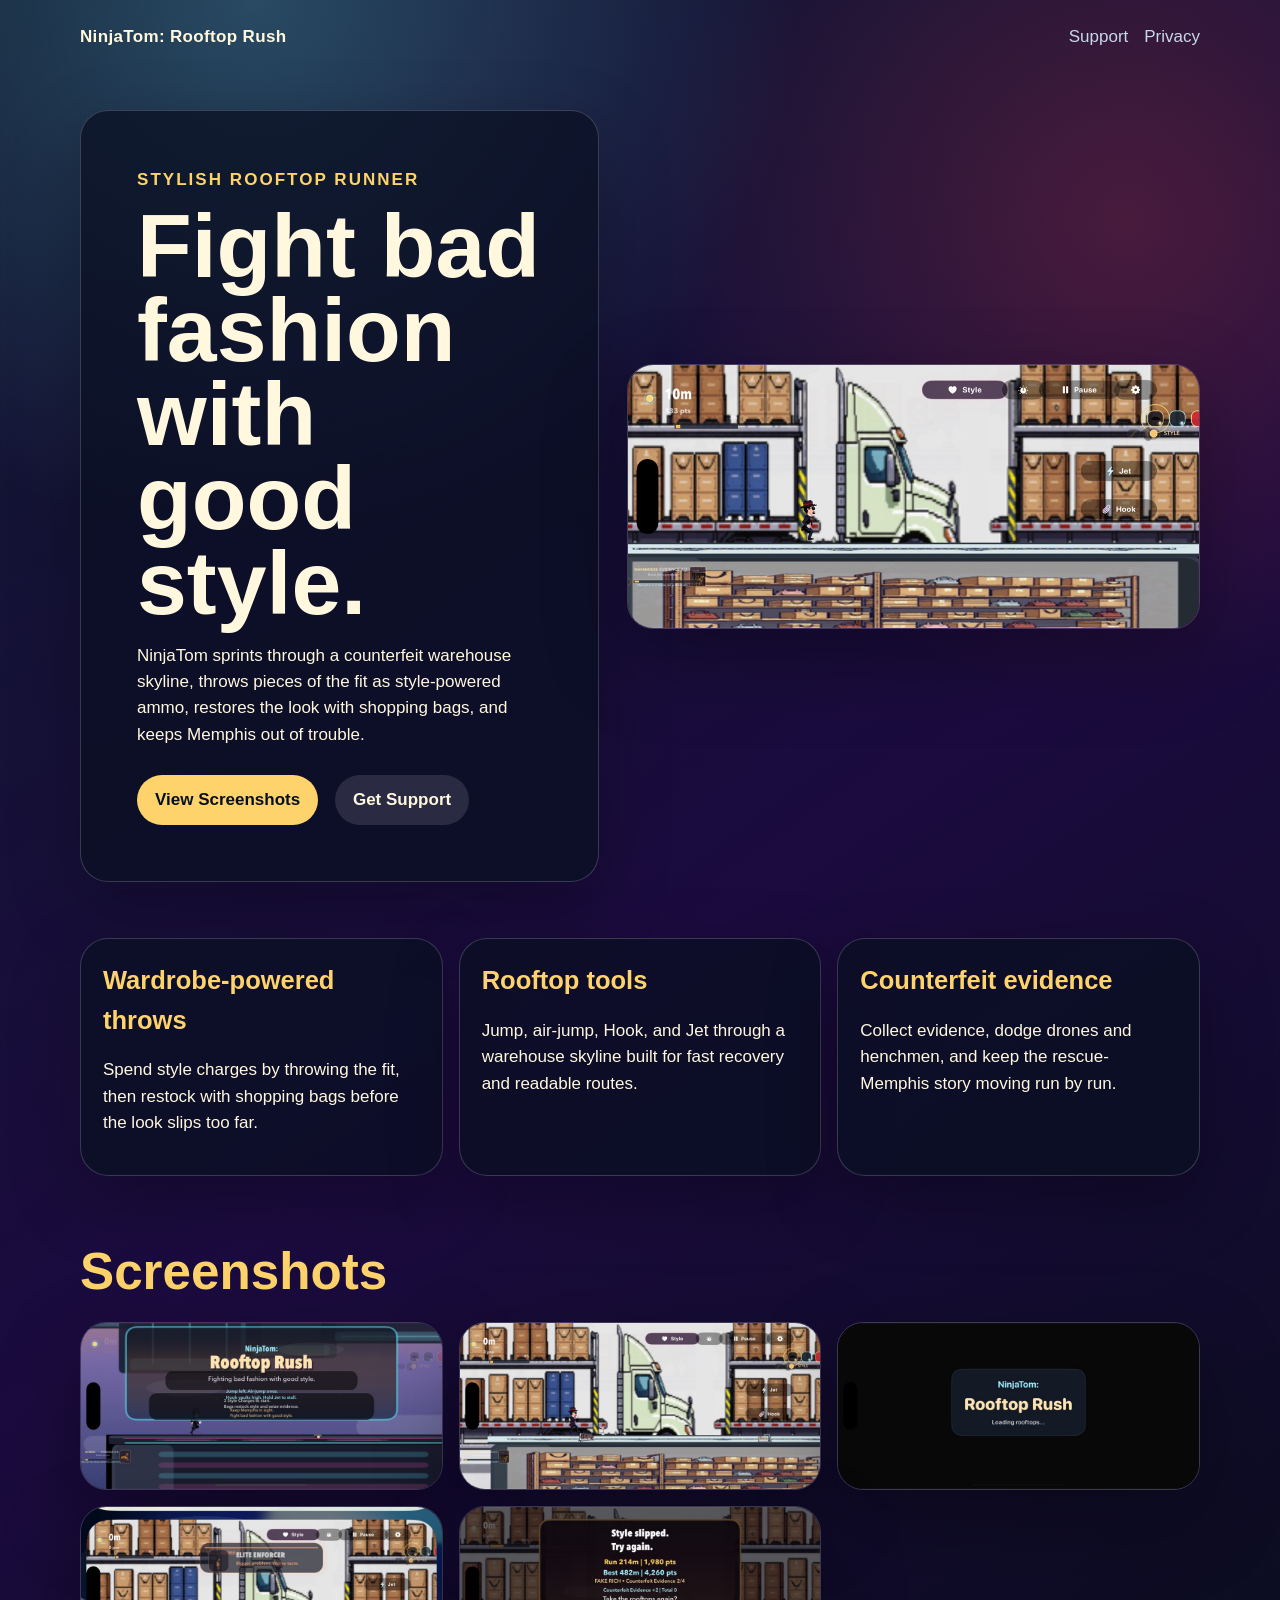
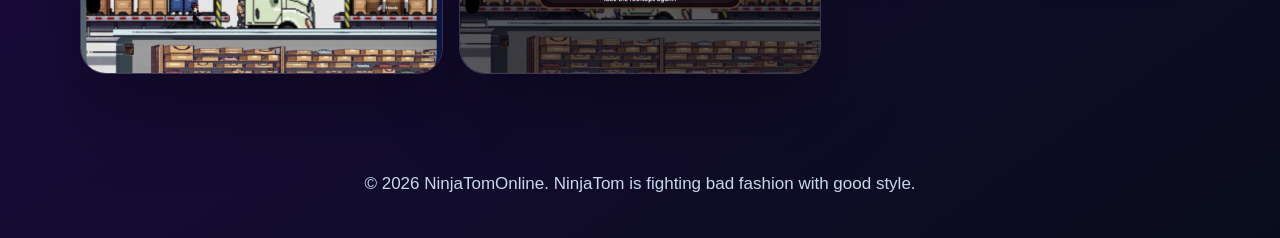
==== index.html @ 62868471 "Publish Rooftop Rush site" ====
<!doctype html>
<html lang="en">
<head>
  <meta charset="utf-8">
  <meta name="viewport" content="width=device-width, initial-scale=1">
  <title>NinjaTom: Rooftop Rush</title>
  <meta name="description" content="A stylish rooftop runner where NinjaTom fights bad fashion with good style.">
  <link rel="stylesheet" href="site.css">
</head>
<body>
  <header class="site-header">
    <a class="brand" href="index.html">NinjaTom: Rooftop Rush</a>
    <nav aria-label="Site">
      <a href="support.html">Support</a>
      <a href="privacy.html">Privacy</a>
    </nav>
  </header>

  <main>
    <section class="hero">
      <div class="hero-copy">
        <p class="eyebrow">Stylish rooftop runner</p>
        <h1>Fight bad fashion with good style.</h1>
        <p>NinjaTom sprints through a counterfeit warehouse skyline, throws pieces of the fit as style-powered ammo, restores the look with shopping bags, and keeps Memphis out of trouble.</p>
        <div class="cta-row">
          <a class="button" href="#screenshots">View Screenshots</a>
          <a class="button ghost" href="support.html">Get Support</a>
        </div>
      </div>
      <img class="hero-shot" src="screenshots/03-wardrobe-restored.jpg" alt="NinjaTom restored in full style during a warehouse run.">
    </section>

    <section class="features" aria-label="Game features">
      <article>
        <h2>Wardrobe-powered throws</h2>
        <p>Spend style charges by throwing the fit, then restock with shopping bags before the look slips too far.</p>
      </article>
      <article>
        <h2>Rooftop tools</h2>
        <p>Jump, air-jump, Hook, and Jet through a warehouse skyline built for fast recovery and readable routes.</p>
      </article>
      <article>
        <h2>Counterfeit evidence</h2>
        <p>Collect evidence, dodge drones and henchmen, and keep the rescue-Memphis story moving run by run.</p>
      </article>
    </section>

    <section id="screenshots" class="gallery" aria-label="Screenshots">
      <h2>Screenshots</h2>
      <div class="gallery-grid">
        <img src="screenshots/01-onboarding-ready.jpg" alt="Opening tutorial screen for Rooftop Rush.">
        <img src="screenshots/02-warehouse-evidence.jpg" alt="NinjaTom collecting counterfeit evidence in the warehouse slice.">
        <img src="screenshots/04-hook-vault.jpg" alt="Hook traversal across a rooftop gap.">
        <img src="screenshots/05-elite-encounter.jpg" alt="Elite foreman encounter on the warehouse rooftops.">
        <img src="screenshots/06-game-over.jpg" alt="Game-over and quick retry loop.">
      </div>
    </section>
  </main>

  <footer>
    <p>© 2026 NinjaTomOnline. NinjaTom is fighting bad fashion with good style.</p>
  </footer>
</body>
</html>
---- site.css ----
:root {
  color-scheme: dark;
  --ink: #fff8df;
  --muted: #c7d8ea;
  --cyan: #71efff;
  --gold: #ffd36b;
  --red: #e34242;
  --panel: rgba(10, 16, 34, 0.74);
  --stroke: rgba(255, 255, 255, 0.18);
  --background: #0a1022;
}

* {
  box-sizing: border-box;
}

body {
  margin: 0;
  min-height: 100vh;
  color: var(--ink);
  font: 17px/1.55 Avenir, "Avenir Next", "Trebuchet MS", sans-serif;
  background:
    radial-gradient(circle at 20% 0%, rgba(113, 239, 255, 0.24), transparent 34rem),
    radial-gradient(circle at 88% 12%, rgba(227, 66, 66, 0.24), transparent 30rem),
    linear-gradient(145deg, #10182f, #1b0b3f 52%, #090d1b);
}

a {
  color: var(--cyan);
}

.site-header,
footer {
  display: flex;
  align-items: center;
  justify-content: space-between;
  gap: 1rem;
  width: min(1120px, calc(100% - 32px));
  margin: 0 auto;
  padding: 24px 0;
}

.brand {
  color: var(--ink);
  font-weight: 900;
  letter-spacing: 0.02em;
  text-decoration: none;
}

nav {
  display: flex;
  gap: 1rem;
}

nav a {
  color: var(--muted);
  text-decoration: none;
}

main {
  width: min(1120px, calc(100% - 32px));
  margin: 0 auto;
}

.hero {
  display: grid;
  grid-template-columns: 0.95fr 1.05fr;
  gap: 28px;
  align-items: center;
  min-height: 72vh;
  padding: 36px 0 56px;
}

.hero-copy,
.card,
.features article {
  border: 1px solid var(--stroke);
  border-radius: 28px;
  background: var(--panel);
  box-shadow: 0 24px 70px rgba(0, 0, 0, 0.28);
}

.hero-copy {
  padding: clamp(26px, 5vw, 56px);
}

.eyebrow {
  margin: 0 0 10px;
  color: var(--gold);
  font-weight: 900;
  letter-spacing: 0.12em;
  text-transform: uppercase;
}

h1 {
  margin: 0 0 18px;
  font-size: clamp(2.5rem, 7vw, 5.7rem);
  line-height: 0.94;
}

h2 {
  margin: 0 0 10px;
  color: var(--gold);
}

.button {
  display: inline-block;
  margin: 10px 12px 0 0;
  padding: 12px 18px;
  border-radius: 999px;
  color: #081020;
  background: var(--gold);
  font-weight: 900;
  text-decoration: none;
}

.button.ghost {
  color: var(--ink);
  background: rgba(255, 255, 255, 0.12);
}

.hero-shot,
.gallery img {
  width: 100%;
  border: 1px solid var(--stroke);
  border-radius: 26px;
  box-shadow: 0 30px 80px rgba(0, 0, 0, 0.34);
}

.features,
.gallery-grid {
  display: grid;
  grid-template-columns: repeat(3, 1fr);
  gap: 16px;
  margin: 0 0 56px;
}

.features article,
.card {
  padding: 22px;
}

.gallery h2 {
  font-size: clamp(2rem, 4vw, 3.6rem);
}

.page {
  max-width: 840px;
  padding: 54px 0 80px;
}

.page h1 {
  font-size: clamp(2.4rem, 7vw, 4.8rem);
}

.card {
  margin: 18px 0;
}

.note {
  color: var(--muted);
}

footer {
  color: var(--muted);
  justify-content: center;
}

@media (max-width: 820px) {
  .site-header {
    align-items: flex-start;
    flex-direction: column;
  }

  .hero,
  .features,
  .gallery-grid {
    grid-template-columns: 1fr;
  }

  .hero {
    min-height: auto;
  }
}
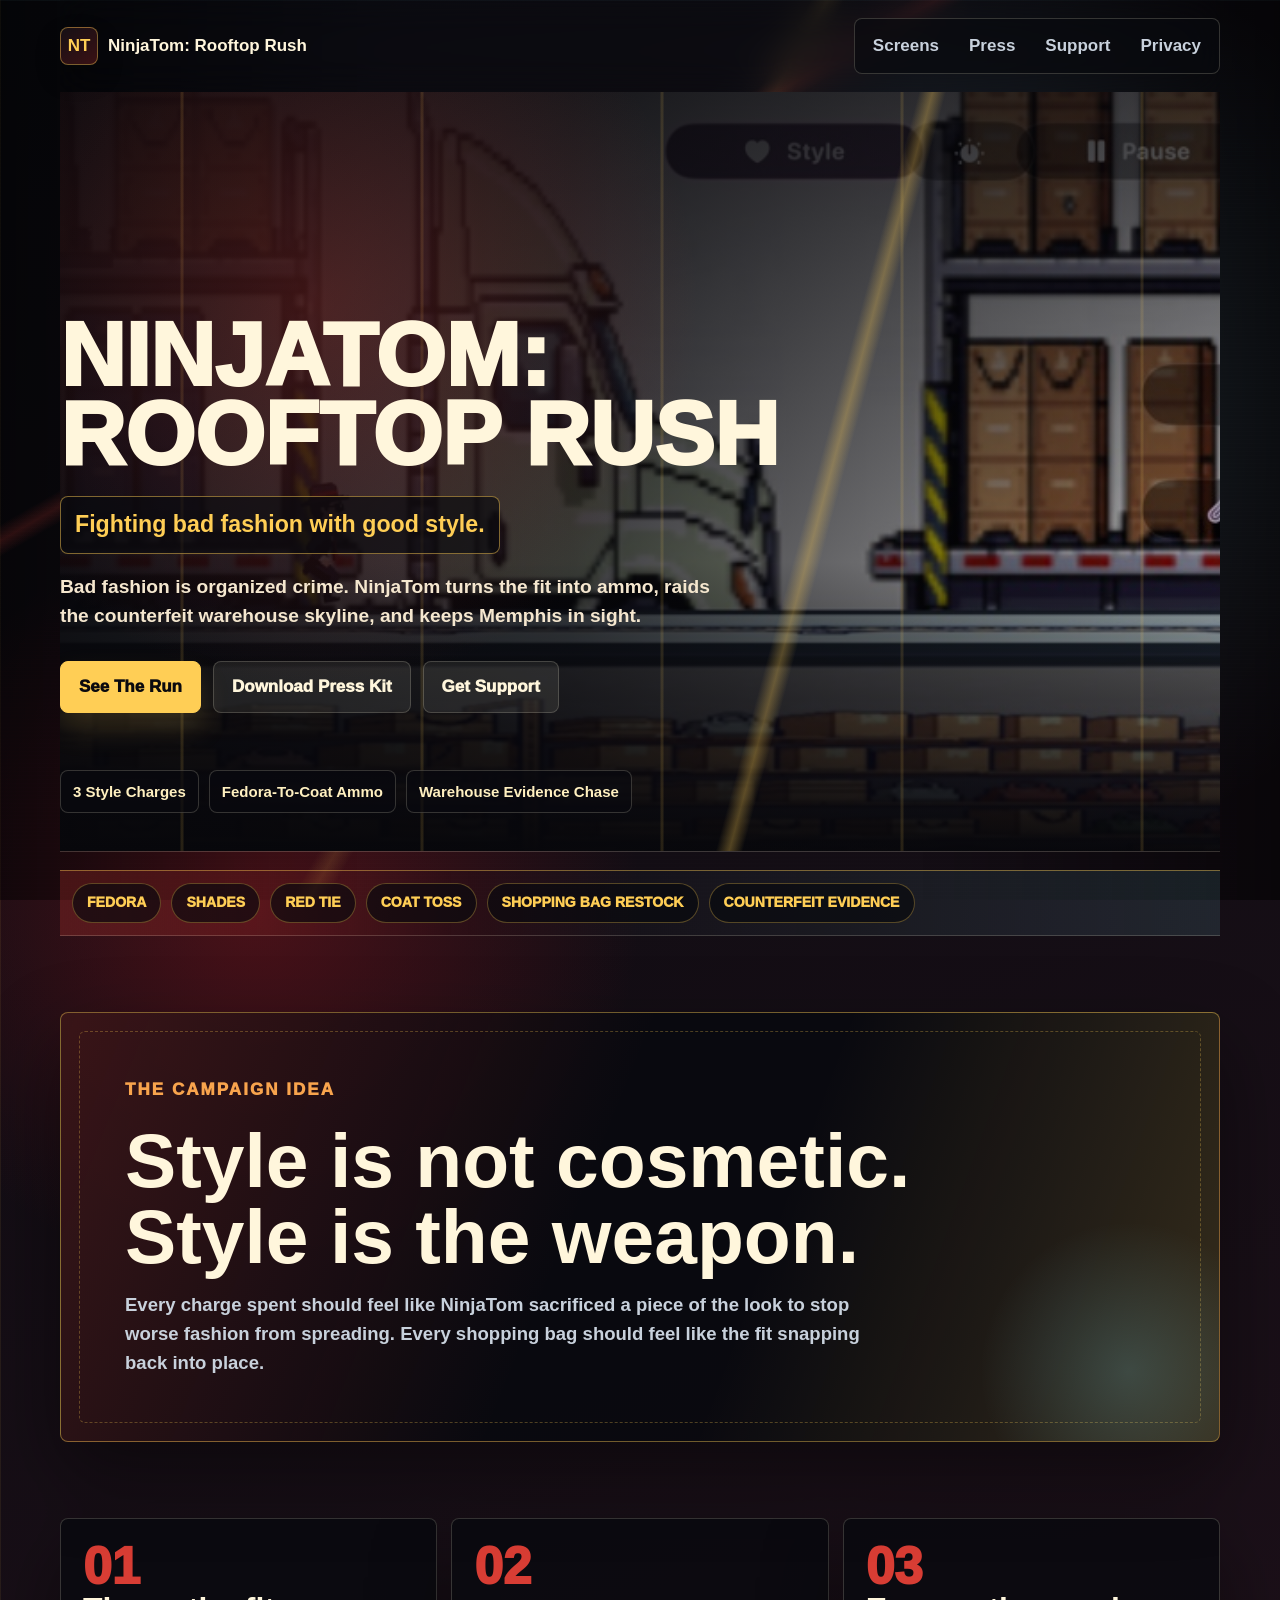
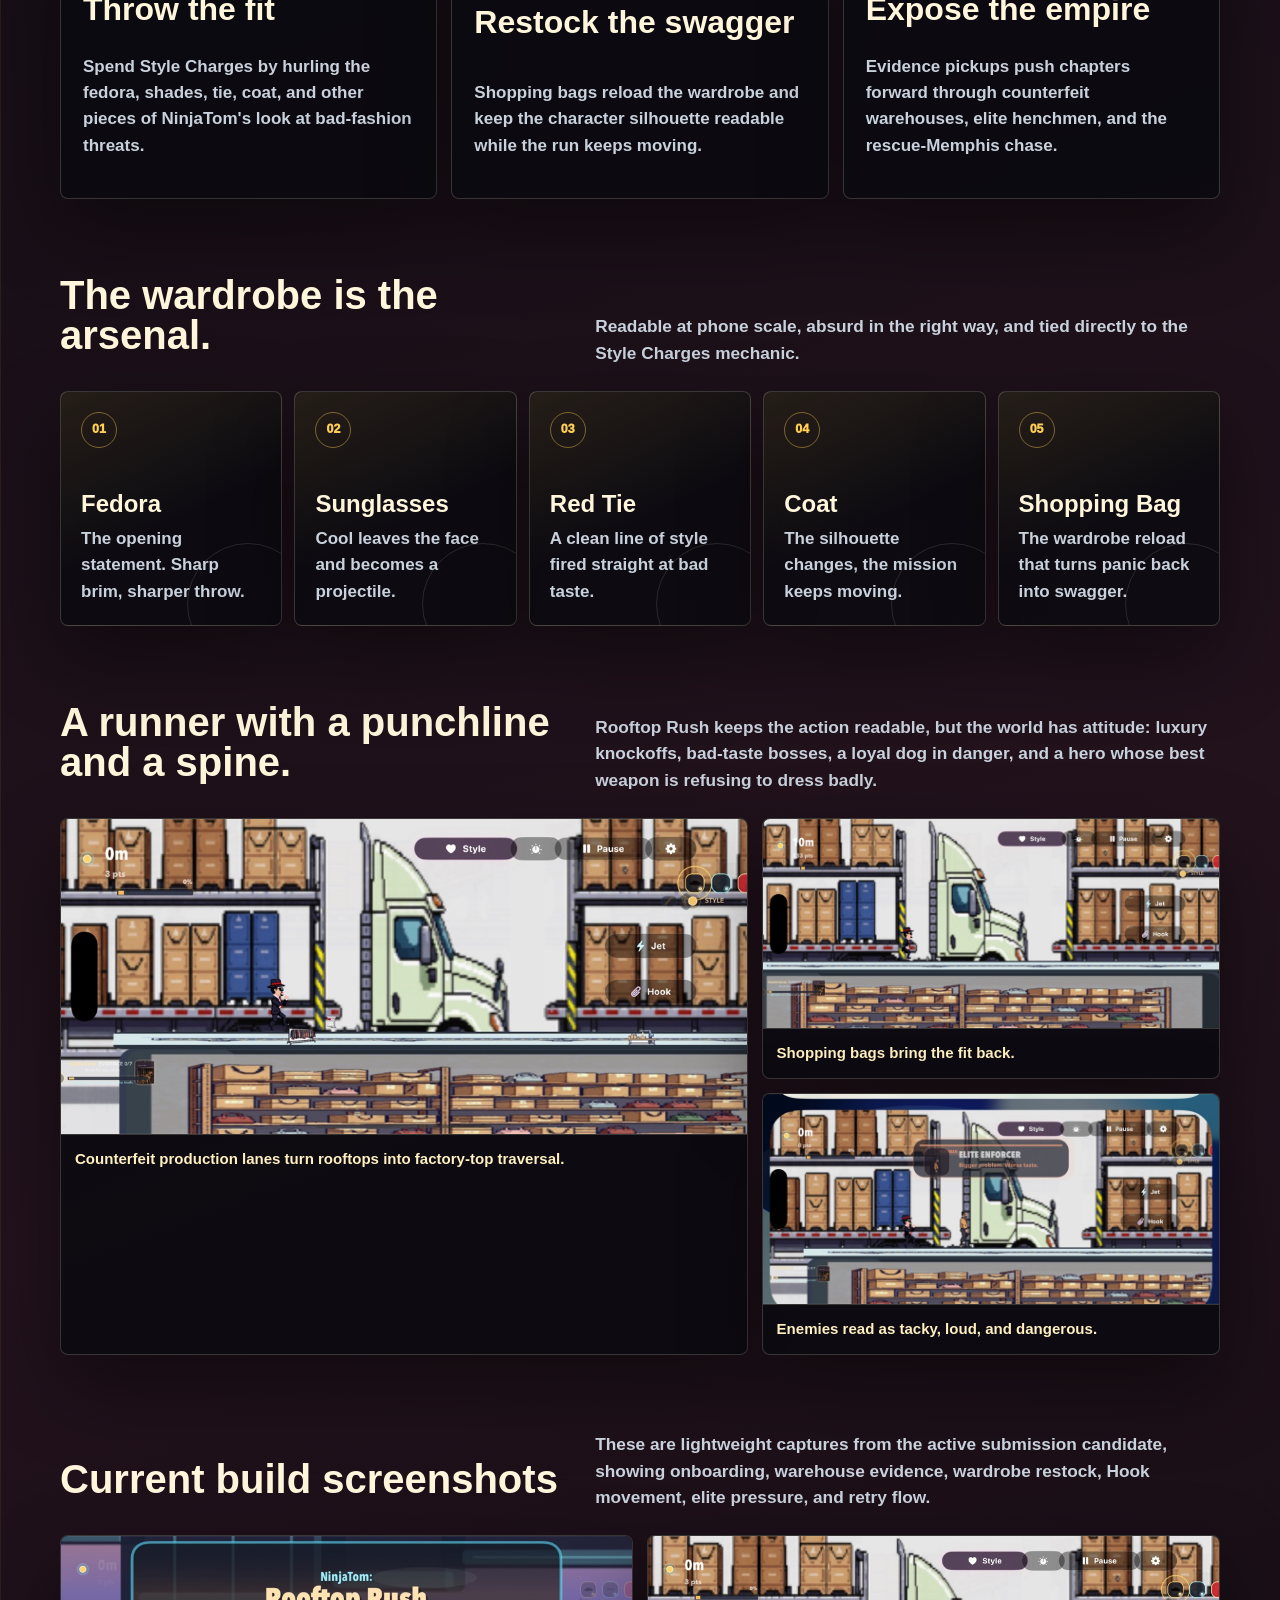
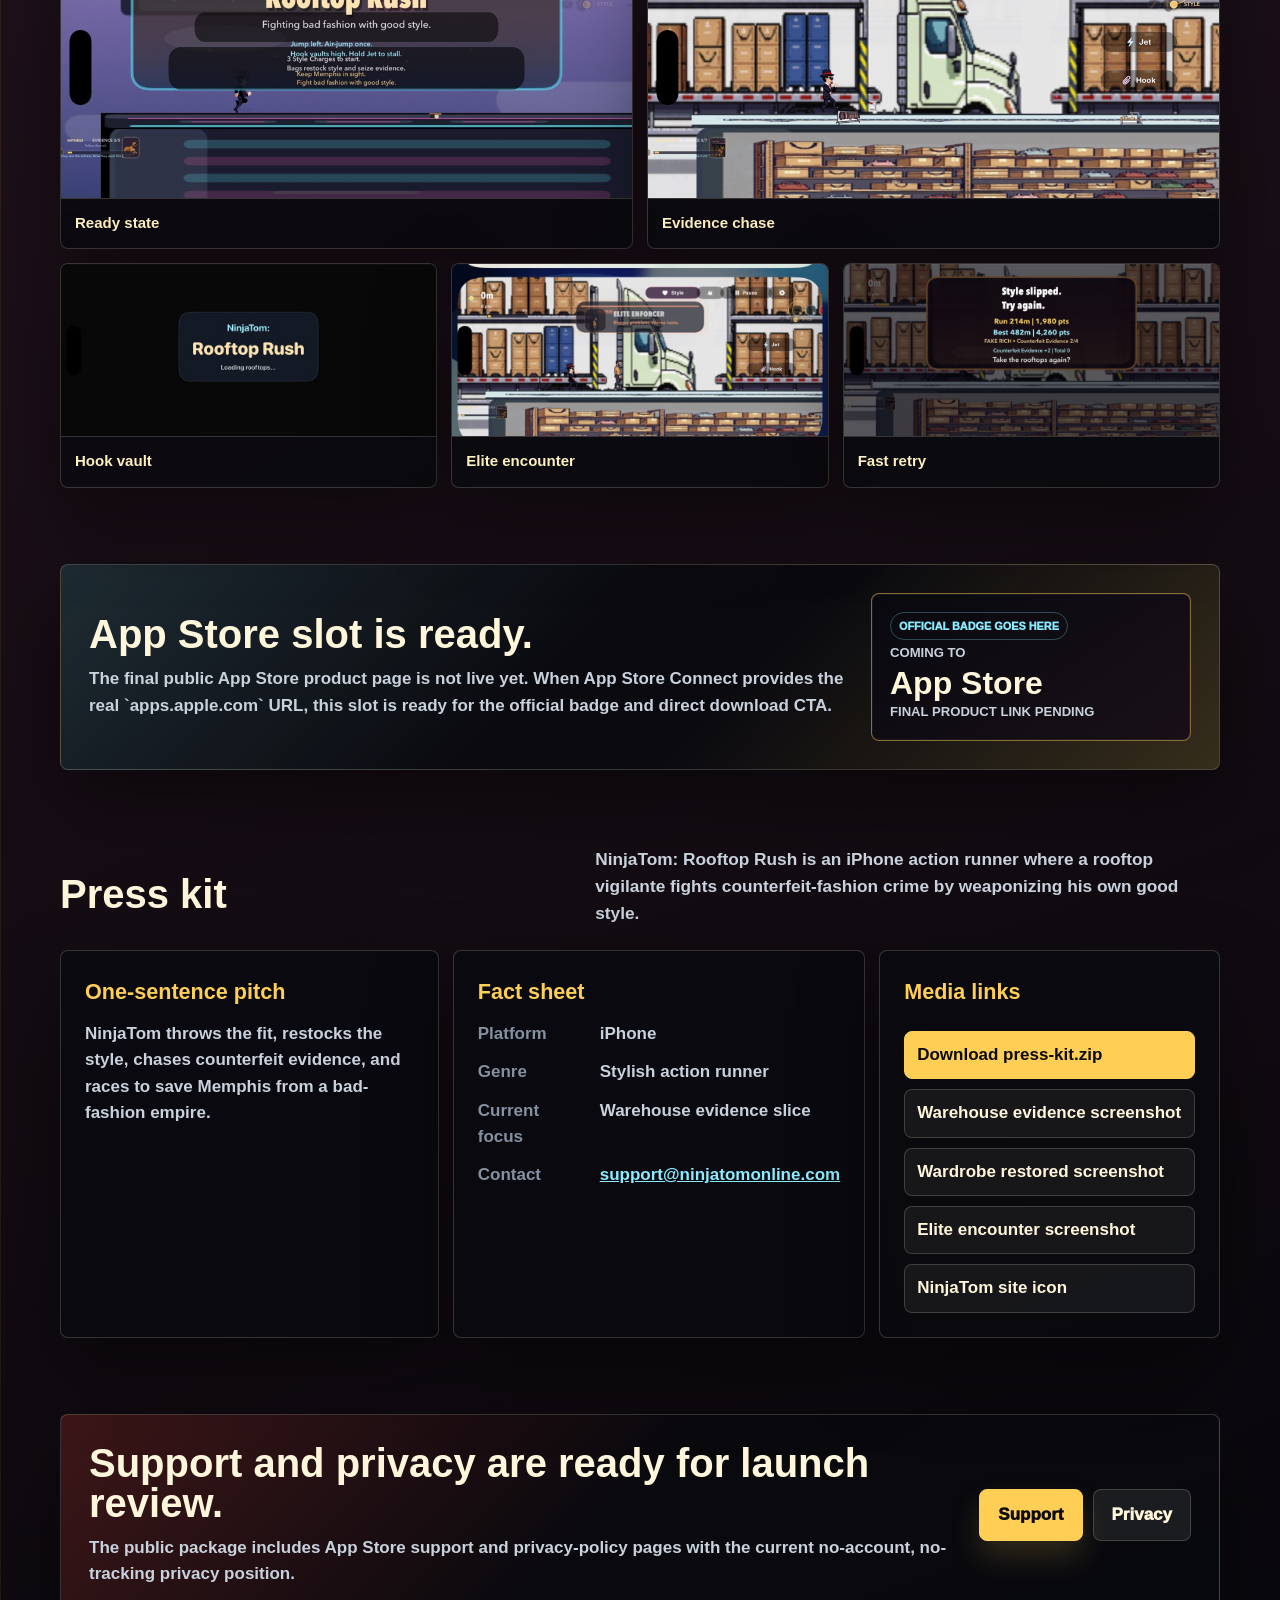
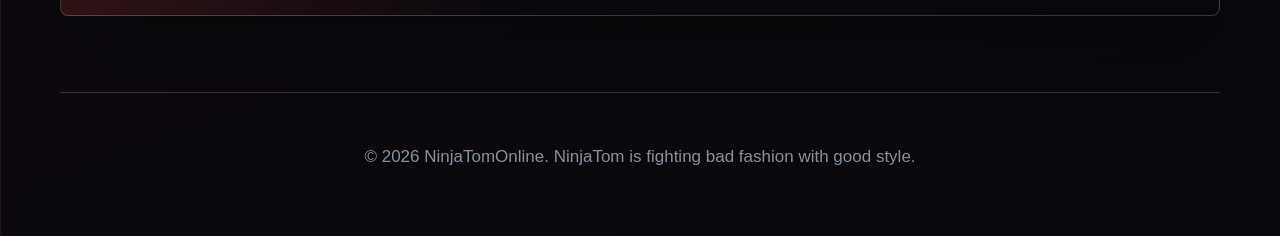
==== commit 5f91294e: "Update Rooftop Rush public site" ====
--- a/index.html
+++ b/index.html
@@ -4,55 +4,230 @@
   <meta charset="utf-8">
   <meta name="viewport" content="width=device-width, initial-scale=1">
   <title>NinjaTom: Rooftop Rush</title>
-  <meta name="description" content="A stylish rooftop runner where NinjaTom fights bad fashion with good style.">
-  <link rel="stylesheet" href="site.css">
+  <meta name="description" content="A stylish iPhone rooftop runner where NinjaTom fights bad fashion with good style.">
+  <meta name="theme-color" content="#090a0f">
+  <link rel="canonical" href="https://ninjatomonline.github.io/rooftoprush-site/">
+  <meta property="og:title" content="NinjaTom: Rooftop Rush">
+  <meta property="og:description" content="Throw the fit, restock the style, chase counterfeit evidence, and rescue Memphis.">
+  <meta property="og:image" content="screenshots/03-wardrobe-restored.jpg">
+  <meta property="og:type" content="website">
+  <meta name="twitter:card" content="summary_large_image">
+  <link rel="icon" href="favicon.svg" type="image/svg+xml">
+  <link rel="stylesheet" href="site.css?v=20260501-runway">
 </head>
 <body>
   <header class="site-header">
-    <a class="brand" href="index.html">NinjaTom: Rooftop Rush</a>
+    <a class="brand" href="index.html" aria-label="NinjaTom: Rooftop Rush home">
+      <span class="brand-mark">NT</span>
+      <span>NinjaTom: Rooftop Rush</span>
+    </a>
     <nav aria-label="Site">
+      <a href="#screenshots">Screens</a>
+      <a href="#press-kit">Press</a>
       <a href="support.html">Support</a>
       <a href="privacy.html">Privacy</a>
     </nav>
   </header>
 
   <main>
-    <section class="hero">
+    <section class="hero" aria-labelledby="hero-title">
+      <div class="hero-bg" aria-hidden="true"></div>
       <div class="hero-copy">
-        <p class="eyebrow">Stylish rooftop runner</p>
-        <h1>Fight bad fashion with good style.</h1>
-        <p>NinjaTom sprints through a counterfeit warehouse skyline, throws pieces of the fit as style-powered ammo, restores the look with shopping bags, and keeps Memphis out of trouble.</p>
-        <div class="cta-row">
-          <a class="button" href="#screenshots">View Screenshots</a>
-          <a class="button ghost" href="support.html">Get Support</a>
+        <h1 id="hero-title"><span>NinjaTom:</span><span>Rooftop Rush</span></h1>
+        <p class="hero-tagline">Fighting bad fashion with good style.</p>
+        <p class="hero-lede">Bad fashion is organized crime. NinjaTom turns the fit into ammo, raids the counterfeit warehouse skyline, and keeps Memphis in sight.</p>
+        <div class="hero-actions" aria-label="Primary actions">
+          <a class="button" href="#screenshots">See The Run</a>
+          <a class="button secondary" href="press-kit.zip" download>Download Press Kit</a>
+          <a class="button secondary" href="support.html">Get Support</a>
         </div>
       </div>
-      <img class="hero-shot" src="screenshots/03-wardrobe-restored.jpg" alt="NinjaTom restored in full style during a warehouse run.">
-    </section>
-
-    <section class="features" aria-label="Game features">
+      <div class="hero-proof" aria-label="Gameplay highlights">
+        <span>3 Style Charges</span>
+        <span>Fedora-To-Coat Ammo</span>
+        <span>Warehouse Evidence Chase</span>
+      </div>
+    </section>
+
+    <section class="runway-marquee" aria-label="NinjaTom style line">
+      <span>Fedora</span>
+      <span>Shades</span>
+      <span>Red Tie</span>
+      <span>Coat Toss</span>
+      <span>Shopping Bag Restock</span>
+      <span>Counterfeit Evidence</span>
+    </section>
+
+    <section class="fashion-manifesto" aria-labelledby="manifesto-title">
+      <p class="manifesto-label">The campaign idea</p>
+      <h2 id="manifesto-title">Style is not cosmetic. Style is the weapon.</h2>
+      <p>Every charge spent should feel like NinjaTom sacrificed a piece of the look to stop worse fashion from spreading. Every shopping bag should feel like the fit snapping back into place.</p>
+    </section>
+
+    <section class="style-strip" aria-label="Core game loop">
       <article>
-        <h2>Wardrobe-powered throws</h2>
-        <p>Spend style charges by throwing the fit, then restock with shopping bags before the look slips too far.</p>
+        <span class="number">01</span>
+        <h2>Throw the fit</h2>
+        <p>Spend Style Charges by hurling the fedora, shades, tie, coat, and other pieces of NinjaTom's look at bad-fashion threats.</p>
       </article>
       <article>
-        <h2>Rooftop tools</h2>
-        <p>Jump, air-jump, Hook, and Jet through a warehouse skyline built for fast recovery and readable routes.</p>
+        <span class="number">02</span>
+        <h2>Restock the swagger</h2>
+        <p>Shopping bags reload the wardrobe and keep the character silhouette readable while the run keeps moving.</p>
       </article>
       <article>
-        <h2>Counterfeit evidence</h2>
-        <p>Collect evidence, dodge drones and henchmen, and keep the rescue-Memphis story moving run by run.</p>
+        <span class="number">03</span>
+        <h2>Expose the empire</h2>
+        <p>Evidence pickups push chapters forward through counterfeit warehouses, elite henchmen, and the rescue-Memphis chase.</p>
       </article>
     </section>
 
-    <section id="screenshots" class="gallery" aria-label="Screenshots">
-      <h2>Screenshots</h2>
+    <section class="arsenal" aria-labelledby="arsenal-title">
+      <div class="section-copy">
+        <h2 id="arsenal-title">The wardrobe is the arsenal.</h2>
+        <p>Readable at phone scale, absurd in the right way, and tied directly to the Style Charges mechanic.</p>
+      </div>
+      <div class="arsenal-grid">
+        <article>
+          <span>01</span>
+          <h3>Fedora</h3>
+          <p>The opening statement. Sharp brim, sharper throw.</p>
+        </article>
+        <article>
+          <span>02</span>
+          <h3>Sunglasses</h3>
+          <p>Cool leaves the face and becomes a projectile.</p>
+        </article>
+        <article>
+          <span>03</span>
+          <h3>Red Tie</h3>
+          <p>A clean line of style fired straight at bad taste.</p>
+        </article>
+        <article>
+          <span>04</span>
+          <h3>Coat</h3>
+          <p>The silhouette changes, the mission keeps moving.</p>
+        </article>
+        <article>
+          <span>05</span>
+          <h3>Shopping Bag</h3>
+          <p>The wardrobe reload that turns panic back into swagger.</p>
+        </article>
+      </div>
+    </section>
+
+    <section class="showcase" aria-labelledby="showcase-title">
+      <div class="section-copy">
+        <h2 id="showcase-title">A runner with a punchline and a spine.</h2>
+        <p>Rooftop Rush keeps the action readable, but the world has attitude: luxury knockoffs, bad-taste bosses, a loyal dog in danger, and a hero whose best weapon is refusing to dress badly.</p>
+      </div>
+      <div class="showcase-grid">
+        <figure class="wide">
+          <img src="screenshots/02-warehouse-evidence.jpg" alt="NinjaTom collecting counterfeit evidence across warehouse traversal platforms.">
+          <figcaption>Counterfeit production lanes turn rooftops into factory-top traversal.</figcaption>
+        </figure>
+        <figure>
+          <img src="screenshots/03-wardrobe-restored.jpg" alt="Style restored after a shopping bag pickup.">
+          <figcaption>Shopping bags bring the fit back.</figcaption>
+        </figure>
+        <figure>
+          <img src="screenshots/05-elite-encounter.jpg" alt="Elite warehouse henchman encounter.">
+          <figcaption>Enemies read as tacky, loud, and dangerous.</figcaption>
+        </figure>
+      </div>
+    </section>
+
+    <section id="screenshots" class="gallery" aria-labelledby="screenshots-title">
+      <div class="section-copy">
+        <h2 id="screenshots-title">Current build screenshots</h2>
+        <p>These are lightweight captures from the active submission candidate, showing onboarding, warehouse evidence, wardrobe restock, Hook movement, elite pressure, and retry flow.</p>
+      </div>
       <div class="gallery-grid">
-        <img src="screenshots/01-onboarding-ready.jpg" alt="Opening tutorial screen for Rooftop Rush.">
-        <img src="screenshots/02-warehouse-evidence.jpg" alt="NinjaTom collecting counterfeit evidence in the warehouse slice.">
-        <img src="screenshots/04-hook-vault.jpg" alt="Hook traversal across a rooftop gap.">
-        <img src="screenshots/05-elite-encounter.jpg" alt="Elite foreman encounter on the warehouse rooftops.">
-        <img src="screenshots/06-game-over.jpg" alt="Game-over and quick retry loop.">
+        <figure>
+          <img src="screenshots/01-onboarding-ready.jpg" alt="Opening tutorial screen for Rooftop Rush.">
+          <figcaption>Ready state</figcaption>
+        </figure>
+        <figure>
+          <img src="screenshots/02-warehouse-evidence.jpg" alt="NinjaTom collecting counterfeit evidence in the warehouse slice.">
+          <figcaption>Evidence chase</figcaption>
+        </figure>
+        <figure>
+          <img src="screenshots/04-hook-vault.jpg" alt="Hook traversal across a rooftop gap.">
+          <figcaption>Hook vault</figcaption>
+        </figure>
+        <figure>
+          <img src="screenshots/05-elite-encounter.jpg" alt="Elite foreman encounter on the warehouse rooftops.">
+          <figcaption>Elite encounter</figcaption>
+        </figure>
+        <figure>
+          <img src="screenshots/06-game-over.jpg" alt="Game-over and quick retry loop.">
+          <figcaption>Fast retry</figcaption>
+        </figure>
+      </div>
+    </section>
+
+    <section class="app-store-panel" aria-labelledby="app-store-title">
+      <div>
+        <h2 id="app-store-title">App Store slot is ready.</h2>
+        <p>The final public App Store product page is not live yet. When App Store Connect provides the real `apps.apple.com` URL, this slot is ready for the official badge and direct download CTA.</p>
+      </div>
+      <div class="store-card" aria-label="Pending App Store call to action">
+        <span class="store-card-label">Coming to</span>
+        <strong>App Store</strong>
+        <span>Final product link pending</span>
+      </div>
+    </section>
+
+    <section id="press-kit" class="press-kit" aria-labelledby="press-title">
+      <div class="section-copy">
+        <h2 id="press-title">Press kit</h2>
+        <p>NinjaTom: Rooftop Rush is an iPhone action runner where a rooftop vigilante fights counterfeit-fashion crime by weaponizing his own good style.</p>
+      </div>
+      <div class="press-grid">
+        <article class="press-card">
+          <h3>One-sentence pitch</h3>
+          <p>NinjaTom throws the fit, restocks the style, chases counterfeit evidence, and races to save Memphis from a bad-fashion empire.</p>
+        </article>
+        <article class="press-card">
+          <h3>Fact sheet</h3>
+          <dl>
+            <div>
+              <dt>Platform</dt>
+              <dd>iPhone</dd>
+            </div>
+            <div>
+              <dt>Genre</dt>
+              <dd>Stylish action runner</dd>
+            </div>
+            <div>
+              <dt>Current focus</dt>
+              <dd>Warehouse evidence slice</dd>
+            </div>
+            <div>
+              <dt>Contact</dt>
+              <dd><a href="mailto:support@ninjatomonline.com">support@ninjatomonline.com</a></dd>
+            </div>
+          </dl>
+        </article>
+        <article class="press-card media-card">
+          <h3>Media links</h3>
+          <a class="download-link" href="press-kit.zip" download>Download press-kit.zip</a>
+          <a href="screenshots/02-warehouse-evidence.jpg">Warehouse evidence screenshot</a>
+          <a href="screenshots/03-wardrobe-restored.jpg">Wardrobe restored screenshot</a>
+          <a href="screenshots/05-elite-encounter.jpg">Elite encounter screenshot</a>
+          <a href="favicon.svg">NinjaTom site icon</a>
+        </article>
+      </div>
+    </section>
+
+    <section class="support-band" aria-labelledby="support-title">
+      <div>
+        <h2 id="support-title">Support and privacy are ready for launch review.</h2>
+        <p>The public package includes App Store support and privacy-policy pages with the current no-account, no-tracking privacy position.</p>
+      </div>
+      <div class="support-actions">
+        <a class="button" href="support.html">Support</a>
+        <a class="button secondary" href="privacy.html">Privacy</a>
       </div>
     </section>
   </main>
--- a/site.css
+++ b/site.css
@@ -1,184 +1,932 @@
 :root {
   color-scheme: dark;
-  --ink: #fff8df;
-  --muted: #c7d8ea;
-  --cyan: #71efff;
-  --gold: #ffd36b;
-  --red: #e34242;
-  --panel: rgba(10, 16, 34, 0.74);
-  --stroke: rgba(255, 255, 255, 0.18);
-  --background: #0a1022;
+  --page: #090a0f;
+  --page-2: #141018;
+  --ink: #fff6dc;
+  --paper: #fff0c0;
+  --muted: #c8d1dc;
+  --low: #8491a0;
+  --gold: #ffce55;
+  --cyan: #8cecff;
+  --red: #d83d34;
+  --crimson: #7d151d;
+  --thread: #f8a44d;
+  --smoke: rgba(255, 246, 220, 0.1);
+  --panel: rgba(9, 10, 15, 0.76);
+  --panel-strong: rgba(12, 9, 12, 0.94);
+  --line: rgba(255, 246, 220, 0.18);
+  --line-strong: rgba(255, 206, 85, 0.42);
+  --shadow: 0 32px 80px rgba(0, 0, 0, 0.42);
 }
 
 * {
   box-sizing: border-box;
 }
 
+html {
+  scroll-behavior: smooth;
+}
+
 body {
   margin: 0;
   min-height: 100vh;
+  overflow-x: hidden;
   color: var(--ink);
-  font: 17px/1.55 Avenir, "Avenir Next", "Trebuchet MS", sans-serif;
+  font-family: "Avenir Next", Avenir, "Trebuchet MS", sans-serif;
+  font-size: 17px;
+  line-height: 1.55;
   background:
-    radial-gradient(circle at 20% 0%, rgba(113, 239, 255, 0.24), transparent 34rem),
-    radial-gradient(circle at 88% 12%, rgba(227, 66, 66, 0.24), transparent 30rem),
-    linear-gradient(145deg, #10182f, #1b0b3f 52%, #090d1b);
+    linear-gradient(90deg, rgba(255, 206, 85, 0.08) 0 1px, transparent 1px 96px),
+    linear-gradient(180deg, rgba(140, 236, 255, 0.07) 0 1px, transparent 1px 92px),
+    radial-gradient(circle at 20% 18%, rgba(125, 21, 29, 0.52), transparent 24rem),
+    radial-gradient(circle at 80% 8%, rgba(140, 236, 255, 0.18), transparent 28rem),
+    linear-gradient(160deg, #090a0f, #22121c 52%, #07070b);
+}
+
+body::before {
+  content: "";
+  position: fixed;
+  inset: 0;
+  z-index: -1;
+  pointer-events: none;
+  background:
+    linear-gradient(150deg, transparent 0 32%, rgba(216, 61, 52, 0.18) 33%, transparent 34% 100%),
+    linear-gradient(120deg, transparent 0 45%, rgba(255, 206, 85, 0.12) 46%, transparent 47% 100%),
+    linear-gradient(90deg, rgba(0, 0, 0, 0.48), transparent 28%, transparent 72%, rgba(0, 0, 0, 0.54));
+}
+
+body::after {
+  content: "";
+  position: fixed;
+  inset: 0;
+  z-index: -1;
+  pointer-events: none;
+  opacity: 0.5;
+  background-image:
+    repeating-linear-gradient(0deg, rgba(255, 255, 255, 0.04) 0 1px, transparent 1px 4px);
+  mix-blend-mode: soft-light;
 }
 
 a {
   color: var(--cyan);
 }
 
+img {
+  display: block;
+  max-width: 100%;
+}
+
 .site-header,
+main,
 footer {
+  width: min(1160px, calc(100% - 40px));
+  margin: 0 auto;
+}
+
+.site-header {
+  position: sticky;
+  top: 0;
+  z-index: 20;
   display: flex;
   align-items: center;
   justify-content: space-between;
-  gap: 1rem;
-  width: min(1120px, calc(100% - 32px));
-  margin: 0 auto;
-  padding: 24px 0;
+  gap: 20px;
+  padding: 18px 0;
+  backdrop-filter: blur(18px);
+}
+
+.brand,
+nav,
+.button,
+.hero-proof,
+.support-actions,
+.meta-list {
+  display: flex;
+  align-items: center;
 }
 
 .brand {
+  gap: 10px;
   color: var(--ink);
   font-weight: 900;
-  letter-spacing: 0.02em;
   text-decoration: none;
 }
 
+.brand-mark {
+  display: grid;
+  width: 38px;
+  height: 38px;
+  place-items: center;
+  border: 1px solid var(--line-strong);
+  border-radius: 8px;
+  color: var(--gold);
+  background: linear-gradient(145deg, #161015, #3a1114);
+  box-shadow: 0 12px 26px rgba(0, 0, 0, 0.24);
+}
+
 nav {
+  gap: 6px;
+  padding: 6px;
+  border: 1px solid var(--line);
+  border-radius: 8px;
+  background: rgba(9, 10, 15, 0.66);
+}
+
+nav a {
+  min-height: 38px;
+  padding: 8px 12px;
+  border-radius: 6px;
+  color: var(--muted);
+  font-weight: 800;
+  text-decoration: none;
+}
+
+nav a:hover,
+nav a:focus-visible {
+  color: var(--ink);
+  background: var(--smoke);
+}
+
+.hero {
+  position: relative;
+  display: grid;
+  min-height: 760px;
+  align-items: end;
+  overflow: hidden;
+  border-bottom: 1px solid var(--line);
+  isolation: isolate;
+}
+
+.hero-bg {
+  position: absolute;
+  inset: 0;
+  z-index: -2;
+  background-image: url("screenshots/03-wardrobe-restored.jpg");
+  background-position: center;
+  background-size: cover;
+  filter: saturate(1.08) contrast(1.08);
+  transform: scale(1.04);
+}
+
+.hero::before,
+.hero::after {
+  content: "";
+  position: absolute;
+  inset: 0;
+  z-index: -1;
+  pointer-events: none;
+}
+
+.hero::before {
+  background:
+    linear-gradient(90deg, rgba(7, 7, 11, 0.95) 0%, rgba(7, 7, 11, 0.78) 44%, rgba(7, 7, 11, 0.3) 100%),
+    linear-gradient(0deg, rgba(7, 7, 11, 0.98) 0%, transparent 38%, rgba(7, 7, 11, 0.68) 100%);
+}
+
+.hero::after {
+  background:
+    linear-gradient(105deg, transparent 0 63%, rgba(255, 206, 85, 0.3) 64%, transparent 65% 100%),
+    radial-gradient(circle at 22% 28%, rgba(216, 61, 52, 0.26), transparent 24rem),
+    repeating-linear-gradient(90deg, transparent 0 120px, rgba(255, 206, 85, 0.13) 121px 123px, transparent 124px 240px);
+  animation: runwayPulse 8s ease-in-out infinite alternate;
+}
+
+.hero-copy {
+  width: min(780px, 100%);
+  padding: 112px 0 138px;
+}
+
+h1,
+h2,
+h3,
+p {
+  overflow-wrap: anywhere;
+}
+
+h1,
+.document-hero h1 {
+  margin: 0;
+  font-size: 5.6rem;
+  line-height: 0.88;
+  font-weight: 1000;
+  text-transform: uppercase;
+}
+
+h1 span {
+  display: block;
+}
+
+.hero-tagline {
+  width: fit-content;
+  max-width: 100%;
+  margin: 22px 0 18px;
+  padding: 10px 14px;
+  border: 1px solid rgba(255, 206, 85, 0.48);
+  border-radius: 8px;
+  color: var(--gold);
+  background: rgba(9, 10, 15, 0.64);
+  font-size: 1.45rem;
+  font-weight: 900;
+}
+
+.hero-lede {
+  max-width: 670px;
+  margin: 0;
+  color: #f5e7cf;
+  font-size: 1.2rem;
+  font-weight: 700;
+}
+
+.hero-actions {
   display: flex;
-  gap: 1rem;
-}
-
-nav a {
-  color: var(--muted);
+  flex-wrap: wrap;
+  gap: 12px;
+  margin-top: 30px;
+}
+
+.button {
+  justify-content: center;
+  min-height: 48px;
+  padding: 12px 18px;
+  border: 1px solid var(--gold);
+  border-radius: 8px;
+  color: #0b0a0e;
+  background: var(--gold);
+  box-shadow: 0 16px 30px rgba(255, 206, 85, 0.16);
+  font-weight: 1000;
   text-decoration: none;
 }
 
-main {
-  width: min(1120px, calc(100% - 32px));
-  margin: 0 auto;
-}
-
-.hero {
-  display: grid;
-  grid-template-columns: 0.95fr 1.05fr;
-  gap: 28px;
-  align-items: center;
-  min-height: 72vh;
-  padding: 36px 0 56px;
-}
-
-.hero-copy,
-.card,
-.features article {
-  border: 1px solid var(--stroke);
-  border-radius: 28px;
-  background: var(--panel);
-  box-shadow: 0 24px 70px rgba(0, 0, 0, 0.28);
-}
-
-.hero-copy {
-  padding: clamp(26px, 5vw, 56px);
-}
-
-.eyebrow {
-  margin: 0 0 10px;
+.button.secondary {
+  color: var(--ink);
+  border-color: var(--line);
+  background: rgba(255, 246, 220, 0.08);
+  box-shadow: none;
+}
+
+.hero-proof {
+  position: absolute;
+  right: 0;
+  bottom: 38px;
+  left: 0;
+  flex-wrap: wrap;
+  gap: 10px;
+}
+
+.hero-proof span,
+.meta-list span {
+  padding: 9px 12px;
+  border: 1px solid var(--line);
+  border-radius: 8px;
+  color: var(--paper);
+  background: rgba(9, 10, 15, 0.68);
+  font-size: 0.94rem;
+  font-weight: 900;
+}
+
+.runway-marquee {
+  display: flex;
+  gap: 10px;
+  margin: 18px 0 76px;
+  padding: 12px;
+  overflow: hidden;
+  border-top: 1px solid var(--line-strong);
+  border-bottom: 1px solid var(--line);
   color: var(--gold);
-  font-weight: 900;
+  background:
+    linear-gradient(90deg, rgba(216, 61, 52, 0.24), transparent 34%, rgba(140, 236, 255, 0.11));
+}
+
+.runway-marquee span {
+  flex: 0 0 auto;
+  min-width: max-content;
+  padding: 8px 14px;
+  border: 1px solid rgba(255, 206, 85, 0.3);
+  border-radius: 999px;
+  background: rgba(9, 10, 15, 0.65);
+  font-size: 0.88rem;
+  font-weight: 1000;
+  text-transform: uppercase;
+}
+
+.fashion-manifesto {
+  position: relative;
+  margin: 76px 0;
+  padding: clamp(28px, 6vw, 64px);
+  overflow: hidden;
+  border: 1px solid var(--line-strong);
+  border-radius: 8px;
+  background:
+    linear-gradient(112deg, rgba(216, 61, 52, 0.22), transparent 45%),
+    linear-gradient(290deg, rgba(255, 206, 85, 0.18), transparent 40%),
+    rgba(9, 10, 15, 0.88);
+  box-shadow: var(--shadow);
+}
+
+.fashion-manifesto::before,
+.fashion-manifesto::after {
+  content: "";
+  position: absolute;
+  pointer-events: none;
+}
+
+.fashion-manifesto::before {
+  inset: 18px;
+  border: 1px dashed rgba(255, 206, 85, 0.28);
+  border-radius: 6px;
+}
+
+.fashion-manifesto::after {
+  right: -80px;
+  bottom: -100px;
+  width: 340px;
+  height: 340px;
+  border-radius: 50%;
+  background: radial-gradient(circle, rgba(140, 236, 255, 0.18), transparent 62%);
+}
+
+.manifesto-label {
+  margin: 0 0 18px;
+  color: var(--thread);
+  font-weight: 1000;
   letter-spacing: 0.12em;
   text-transform: uppercase;
 }
 
-h1 {
-  margin: 0 0 18px;
-  font-size: clamp(2.5rem, 7vw, 5.7rem);
-  line-height: 0.94;
+.fashion-manifesto h2 {
+  max-width: 880px;
+  margin-bottom: 16px;
+  font-size: clamp(2.5rem, 6vw, 5.2rem);
+}
+
+.fashion-manifesto p:last-child {
+  max-width: 760px;
+  margin: 0;
+  color: var(--muted);
+  font-size: 1.16rem;
+  font-weight: 750;
+}
+
+.style-strip,
+.showcase,
+.gallery,
+.app-store-panel,
+.arsenal,
+.press-kit,
+.support-band {
+  margin: 76px 0;
+}
+
+.page-shell {
+  margin: 76px auto;
+}
+
+.style-strip {
+  display: grid;
+  grid-template-columns: repeat(3, 1fr);
+  gap: 14px;
+}
+
+.style-strip article,
+figure,
+.card,
+.app-store-panel,
+.arsenal-grid article,
+.press-card,
+.support-band {
+  border: 1px solid var(--line);
+  border-radius: 8px;
+  background: var(--panel);
+  box-shadow: var(--shadow);
+}
+
+.style-strip article {
+  min-height: 260px;
+  padding: 22px;
+  display: flex;
+  flex-direction: column;
+  justify-content: space-between;
+}
+
+.arsenal-grid {
+  display: grid;
+  grid-template-columns: repeat(5, 1fr);
+  gap: 12px;
+}
+
+.arsenal-grid article {
+  position: relative;
+  min-height: 220px;
+  padding: 20px;
+  overflow: hidden;
+  background:
+    linear-gradient(155deg, rgba(255, 206, 85, 0.1), transparent 54%),
+    rgba(9, 10, 15, 0.74);
+}
+
+.arsenal-grid article::after {
+  content: "";
+  position: absolute;
+  right: -28px;
+  bottom: -40px;
+  width: 120px;
+  height: 120px;
+  border: 1px solid rgba(255, 246, 220, 0.12);
+  border-radius: 50%;
+}
+
+.arsenal-grid span {
+  display: inline-grid;
+  width: 36px;
+  height: 36px;
+  place-items: center;
+  border: 1px solid var(--line-strong);
+  border-radius: 50%;
+  color: var(--gold);
+  font-size: 0.78rem;
+  font-weight: 1000;
+}
+
+.arsenal-grid h3 {
+  margin: 44px 0 10px;
+  color: var(--ink);
+  font-size: 1.5rem;
+  line-height: 1;
+}
+
+.arsenal-grid p {
+  margin: 0;
+  color: var(--muted);
+  font-weight: 700;
+}
+
+.number {
+  color: var(--red);
+  font-size: 3.2rem;
+  line-height: 1;
+  font-weight: 1000;
 }
 
 h2 {
-  margin: 0 0 10px;
+  margin: 0 0 12px;
+  font-size: 2.5rem;
+  line-height: 1;
+}
+
+.style-strip h2 {
+  font-size: 2rem;
+}
+
+.style-strip p,
+.section-copy p,
+.card p,
+.page-shell > p,
+li {
+  color: var(--muted);
+  font-weight: 650;
+}
+
+.section-copy {
+  display: grid;
+  grid-template-columns: 0.9fr 1.1fr;
+  gap: 24px;
+  align-items: end;
+  margin-bottom: 24px;
+}
+
+.section-copy p {
+  margin: 0;
+  font-size: 1.08rem;
+}
+
+.showcase-grid {
+  display: grid;
+  grid-template-columns: 1.2fr 0.8fr;
+  gap: 14px;
+}
+
+.showcase-grid .wide {
+  grid-row: span 2;
+}
+
+figure {
+  margin: 0;
+  overflow: hidden;
+}
+
+figure img {
+  width: 100%;
+  aspect-ratio: 960 / 442;
+  object-fit: cover;
+  border-bottom: 1px solid var(--line);
+}
+
+figcaption {
+  padding: 12px 14px 14px;
+  color: var(--paper);
+  font-size: 0.94rem;
+  font-weight: 900;
+}
+
+.gallery-grid {
+  display: grid;
+  grid-template-columns: repeat(6, 1fr);
+  gap: 14px;
+}
+
+.gallery-grid figure {
+  grid-column: span 2;
+}
+
+.gallery-grid figure:first-child,
+.gallery-grid figure:nth-child(2) {
+  grid-column: span 3;
+}
+
+.support-band {
+  display: grid;
+  grid-template-columns: 1fr auto;
+  gap: 20px;
+  align-items: center;
+  padding: 28px;
+  background:
+    linear-gradient(135deg, rgba(216, 61, 52, 0.25), transparent 48%),
+    rgba(9, 10, 15, 0.82);
+}
+
+.app-store-panel {
+  display: grid;
+  grid-template-columns: 1fr minmax(220px, 320px);
+  gap: 22px;
+  align-items: center;
+  padding: 28px;
+  background:
+    linear-gradient(135deg, rgba(140, 236, 255, 0.15), transparent 44%),
+    linear-gradient(315deg, rgba(255, 206, 85, 0.18), transparent 42%),
+    rgba(9, 10, 15, 0.84);
+}
+
+.app-store-panel p,
+.press-card p {
+  margin: 0;
+  color: var(--muted);
+  font-weight: 700;
+}
+
+.store-card {
+  display: grid;
+  gap: 3px;
+  min-height: 112px;
+  padding: 18px;
+  border: 1px solid rgba(255, 206, 85, 0.5);
+  border-radius: 8px;
+  background: linear-gradient(145deg, #08090f, #191017);
+  box-shadow: inset 0 0 0 1px rgba(255, 246, 220, 0.05);
+}
+
+.store-card::before {
+  content: "Official badge goes here";
+  width: fit-content;
+  padding: 5px 8px;
+  border: 1px solid rgba(140, 236, 255, 0.28);
+  border-radius: 999px;
+  color: var(--cyan);
+  font-size: 0.68rem;
+  font-weight: 1000;
+  text-transform: uppercase;
+}
+
+.store-card-label,
+.store-card span:last-child {
+  color: var(--muted);
+  font-size: 0.82rem;
+  font-weight: 900;
+  text-transform: uppercase;
+}
+
+.store-card strong {
+  color: var(--ink);
+  font-size: 2rem;
+  line-height: 1;
+}
+
+.press-grid {
+  display: grid;
+  grid-template-columns: 1fr 1fr 0.9fr;
+  gap: 14px;
+}
+
+.press-card {
+  padding: 24px;
+}
+
+.press-card h3 {
+  margin: 0 0 12px;
   color: var(--gold);
-}
-
-.button {
-  display: inline-block;
-  margin: 10px 12px 0 0;
-  padding: 12px 18px;
-  border-radius: 999px;
-  color: #081020;
-  background: var(--gold);
+  font-size: 1.35rem;
+}
+
+dl {
+  display: grid;
+  gap: 12px;
+  margin: 0;
+}
+
+dl div {
+  display: grid;
+  grid-template-columns: 110px 1fr;
+  gap: 12px;
+}
+
+dt {
+  color: var(--low);
+  font-weight: 900;
+}
+
+dd {
+  margin: 0;
+  color: var(--muted);
+  font-weight: 750;
+}
+
+.media-card {
+  display: grid;
+  align-content: start;
+  gap: 10px;
+}
+
+.media-card a {
+  display: block;
+  padding: 10px 12px;
+  border: 1px solid var(--line);
+  border-radius: 8px;
+  color: var(--ink);
+  background: rgba(255, 246, 220, 0.06);
   font-weight: 900;
   text-decoration: none;
 }
 
-.button.ghost {
-  color: var(--ink);
-  background: rgba(255, 255, 255, 0.12);
-}
-
-.hero-shot,
-.gallery img {
-  width: 100%;
-  border: 1px solid var(--stroke);
-  border-radius: 26px;
-  box-shadow: 0 30px 80px rgba(0, 0, 0, 0.34);
-}
-
-.features,
-.gallery-grid {
-  display: grid;
-  grid-template-columns: repeat(3, 1fr);
-  gap: 16px;
-  margin: 0 0 56px;
-}
-
-.features article,
+.media-card a:hover,
+.media-card a:focus-visible {
+  border-color: var(--line-strong);
+  color: var(--gold);
+}
+
+.media-card .download-link {
+  color: #0b0a0e;
+  border-color: var(--gold);
+  background: var(--gold);
+}
+
+.media-card .download-link:hover,
+.media-card .download-link:focus-visible {
+  color: #0b0a0e;
+  filter: brightness(1.05);
+}
+
+.support-band p {
+  margin: 0;
+  color: var(--muted);
+  font-weight: 700;
+}
+
+.support-actions {
+  flex-wrap: wrap;
+  justify-content: flex-end;
+  gap: 10px;
+}
+
+footer {
+  display: flex;
+  justify-content: center;
+  padding: 34px 0 48px;
+  color: var(--low);
+  border-top: 1px solid var(--line);
+}
+
+.document-hero {
+  position: relative;
+  margin: 42px 0 32px;
+  padding: 76px 0 36px;
+  border-bottom: 1px solid var(--line);
+}
+
+.document-hero h1 {
+  max-width: 860px;
+  font-size: 4rem;
+}
+
+.document-hero p {
+  max-width: 760px;
+  color: var(--muted);
+  font-size: 1.15rem;
+  font-weight: 700;
+}
+
+.page-shell {
+  max-width: 900px;
+}
+
 .card {
-  padding: 22px;
-}
-
-.gallery h2 {
-  font-size: clamp(2rem, 4vw, 3.6rem);
-}
-
-.page {
-  max-width: 840px;
-  padding: 54px 0 80px;
-}
-
-.page h1 {
-  font-size: clamp(2.4rem, 7vw, 4.8rem);
-}
-
-.card {
-  margin: 18px 0;
+  margin: 16px 0;
+  padding: 24px;
+}
+
+.card h2 {
+  font-size: 1.65rem;
+  color: var(--gold);
 }
 
 .note {
-  color: var(--muted);
-}
-
-footer {
-  color: var(--muted);
-  justify-content: center;
-}
-
-@media (max-width: 820px) {
+  color: var(--low);
+}
+
+.meta-list {
+  flex-wrap: wrap;
+  gap: 10px;
+  margin-top: 22px;
+}
+
+ul {
+  margin: 12px 0 0;
+  padding-left: 22px;
+}
+
+@media (max-width: 920px) {
+  .hero {
+    min-height: 700px;
+  }
+
+  h1 {
+    font-size: 4.4rem;
+  }
+
+  .style-strip,
+  .section-copy,
+  .showcase-grid,
+  .app-store-panel,
+  .arsenal-grid,
+  .press-grid,
+  .support-band {
+    grid-template-columns: 1fr;
+  }
+
+  .showcase-grid .wide {
+    grid-row: auto;
+  }
+
+  .gallery-grid figure,
+  .gallery-grid figure:first-child,
+  .gallery-grid figure:nth-child(2) {
+    grid-column: span 3;
+  }
+
+  .support-actions {
+    justify-content: flex-start;
+  }
+}
+
+@media (max-width: 640px) {
+  body {
+    font-size: 16px;
+  }
+
+  .site-header,
+  main,
+  footer {
+    width: min(1160px, calc(100% - 28px));
+    max-width: calc(100vw - 28px);
+  }
+
   .site-header {
+    position: relative;
     align-items: flex-start;
     flex-direction: column;
   }
 
-  .hero,
-  .features,
+  nav {
+    width: 100%;
+    max-width: 100%;
+    display: grid;
+    grid-template-columns: repeat(auto-fit, minmax(72px, 1fr));
+    justify-content: space-between;
+  }
+
+  nav a {
+    min-width: 0;
+    padding: 8px 6px;
+    font-size: 0.82rem;
+    text-align: center;
+  }
+
+  .hero {
+    min-height: 660px;
+  }
+
+  .hero-copy {
+    padding: 78px 0 150px;
+  }
+
+  h1 {
+    font-size: 2.42rem;
+    line-height: 0.94;
+  }
+
+  .document-hero h1 {
+    font-size: 2.7rem;
+  }
+
+  .hero-tagline {
+    font-size: 1.06rem;
+  }
+
+  .hero-lede,
+  .document-hero p {
+    font-size: 1rem;
+  }
+
+  .button {
+    width: 100%;
+  }
+
+  .hero-proof {
+    bottom: 22px;
+  }
+
+  .hero-proof span,
+  .meta-list span {
+    font-size: 0.86rem;
+  }
+
+  .style-strip,
+  .showcase,
+  .gallery,
+  .app-store-panel,
+  .arsenal,
+  .press-kit,
+  .support-band {
+    margin: 50px 0;
+  }
+
+  .page-shell {
+    margin: 50px auto;
+  }
+
+  h2 {
+    font-size: 2.05rem;
+  }
+
+  .style-strip article {
+    min-height: auto;
+    gap: 34px;
+  }
+
+  .fashion-manifesto {
+    margin: 50px 0;
+  }
+
+  .runway-marquee {
+    flex-wrap: wrap;
+    overflow: visible;
+    margin-bottom: 50px;
+  }
+
+  .arsenal-grid article {
+    min-height: 180px;
+  }
+
   .gallery-grid {
     grid-template-columns: 1fr;
   }
 
-  .hero {
-    min-height: auto;
-  }
-}
+  .gallery-grid figure,
+  .gallery-grid figure:first-child,
+  .gallery-grid figure:nth-child(2) {
+    grid-column: auto;
+  }
+
+  dl div {
+    grid-template-columns: 1fr;
+    gap: 2px;
+  }
+}
+
+@media (prefers-reduced-motion: reduce) {
+  html {
+    scroll-behavior: auto;
+  }
+
+  .hero::after {
+    animation: none;
+  }
+}
+
+@keyframes runwayPulse {
+  from {
+    opacity: 0.72;
+  }
+
+  to {
+    opacity: 0.96;
+  }
+}
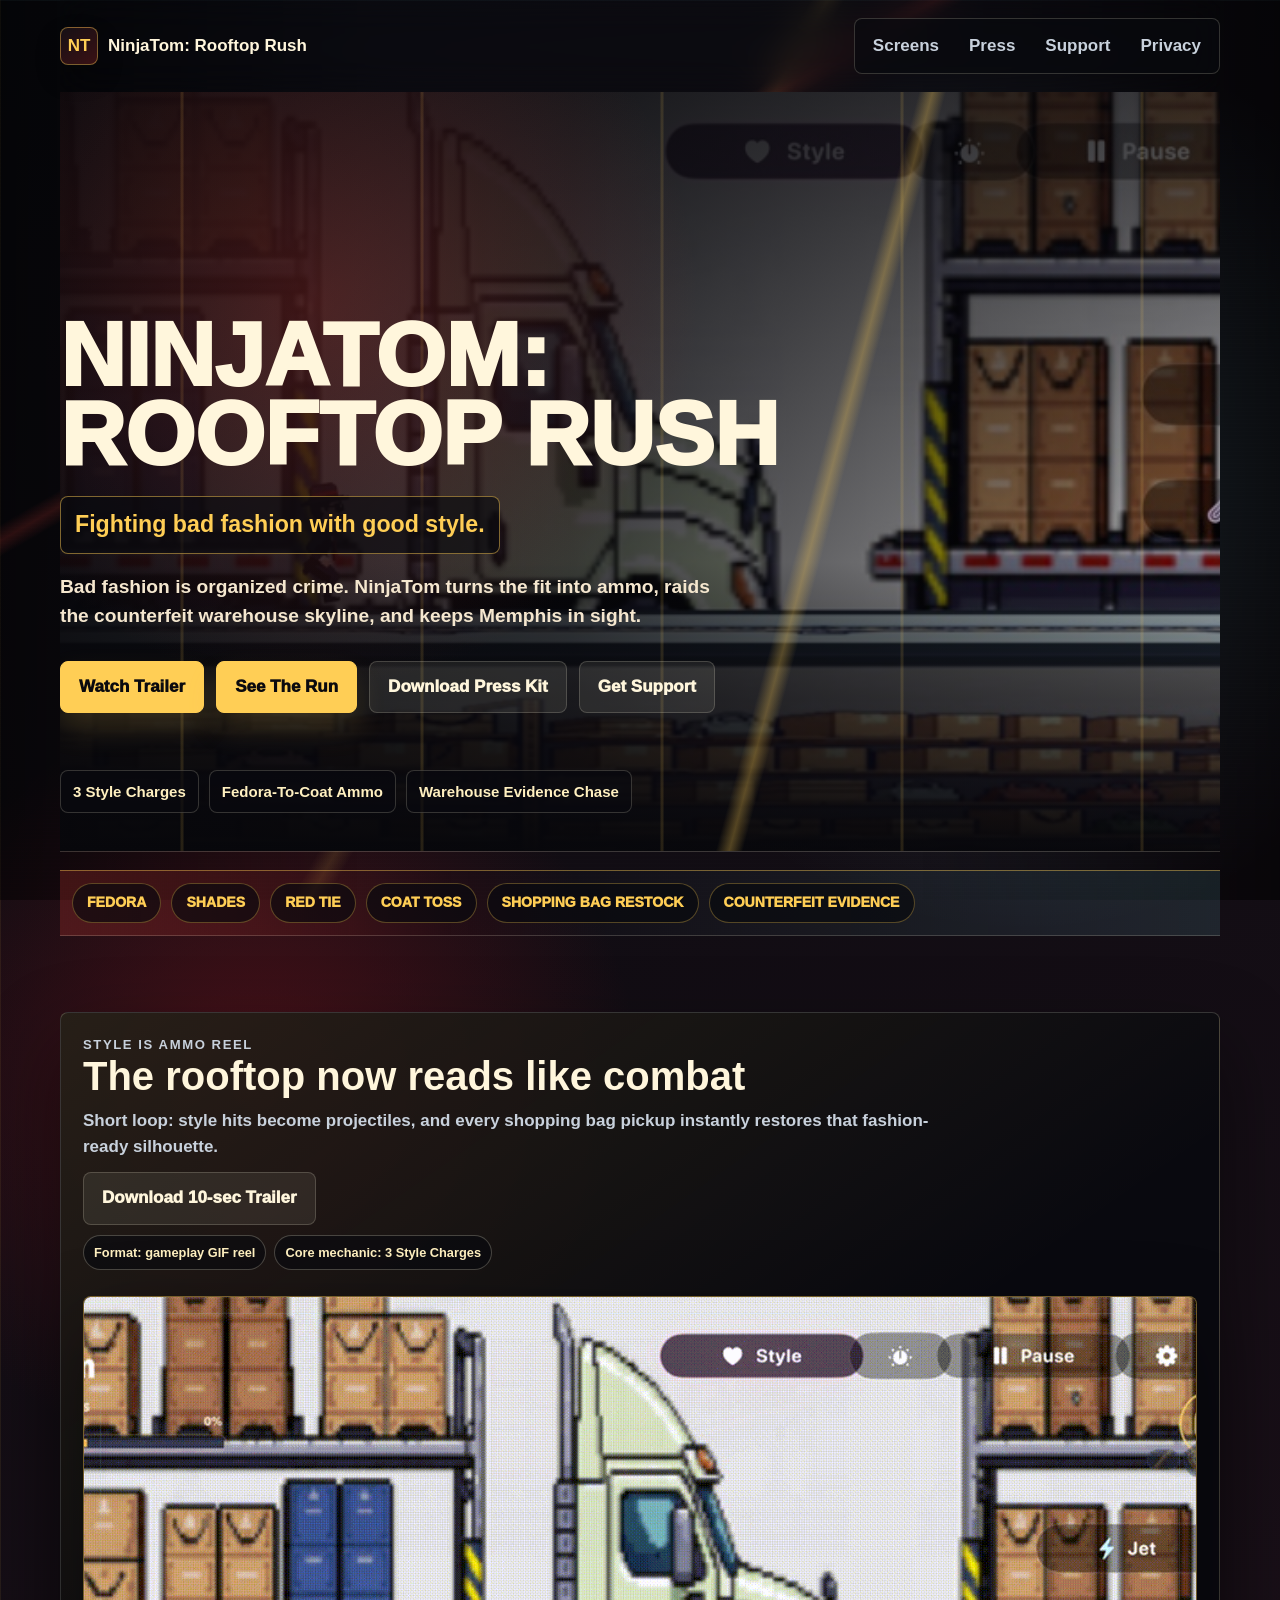
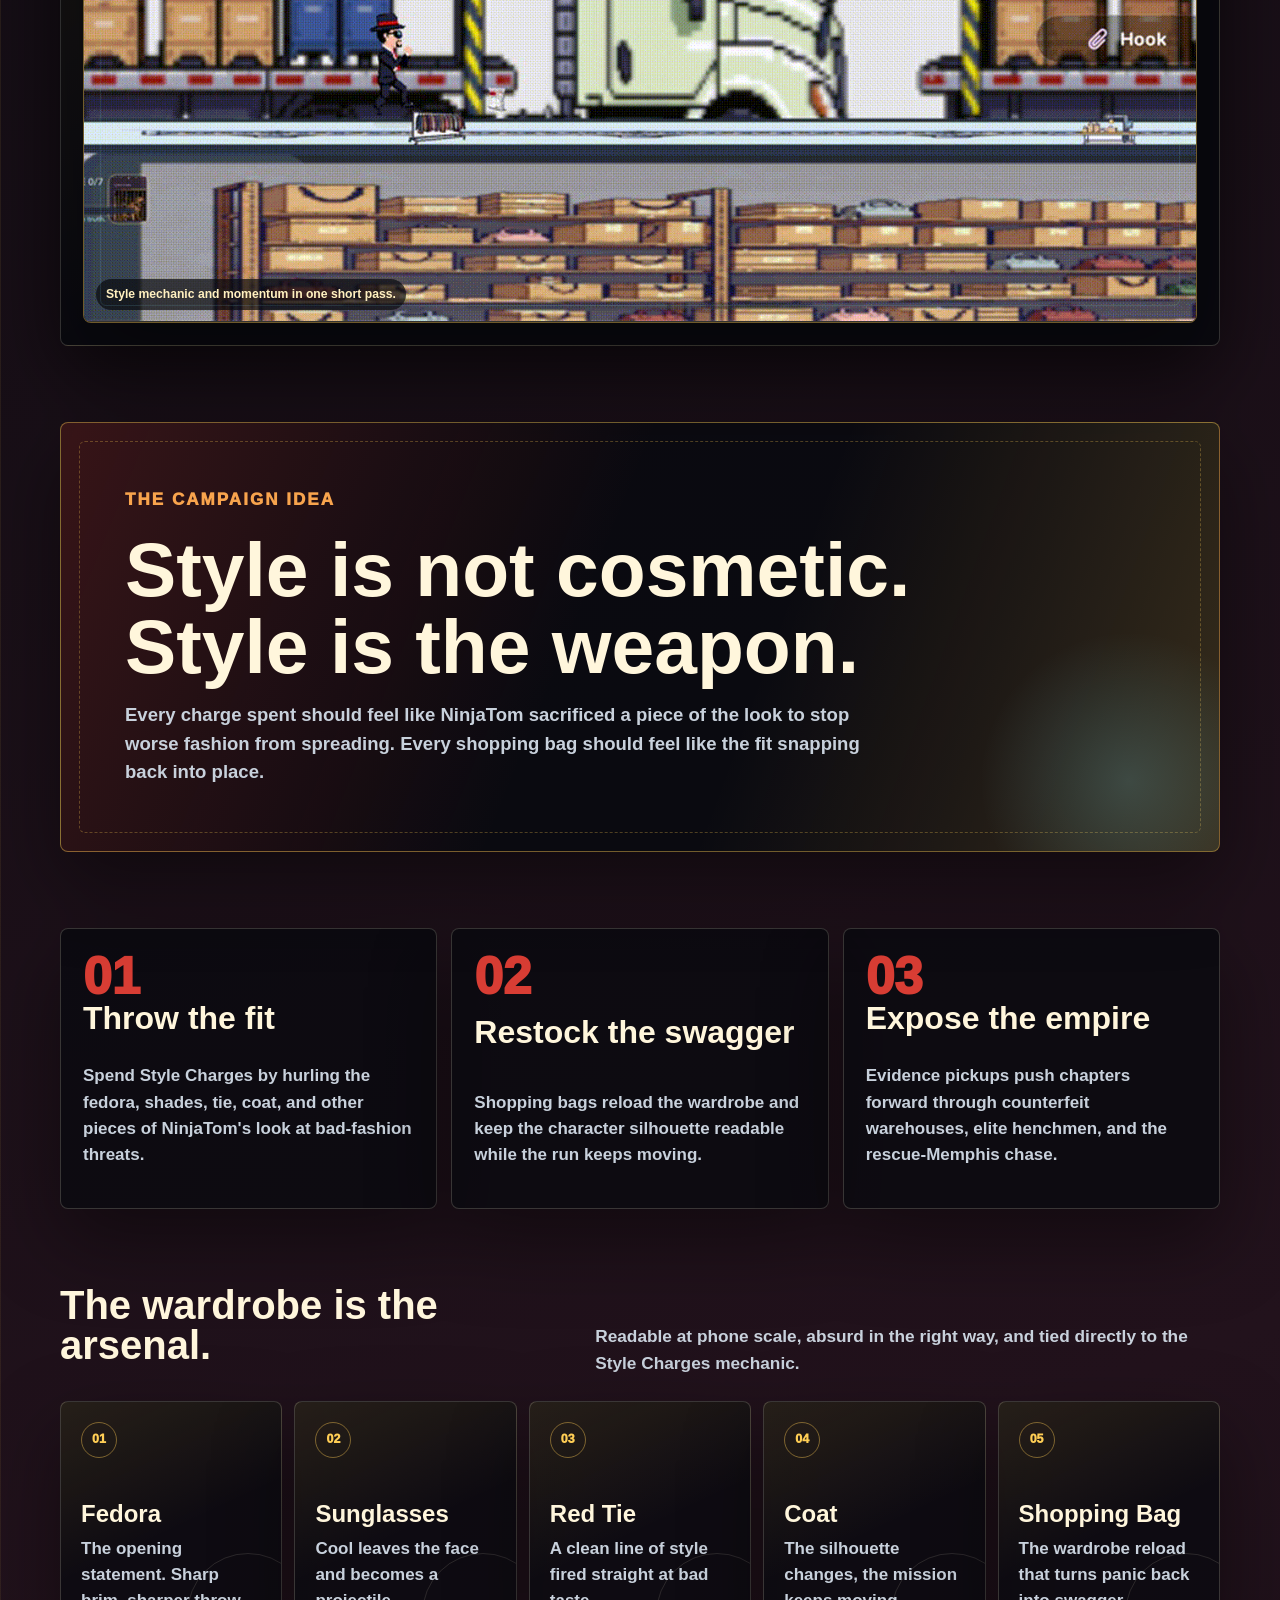
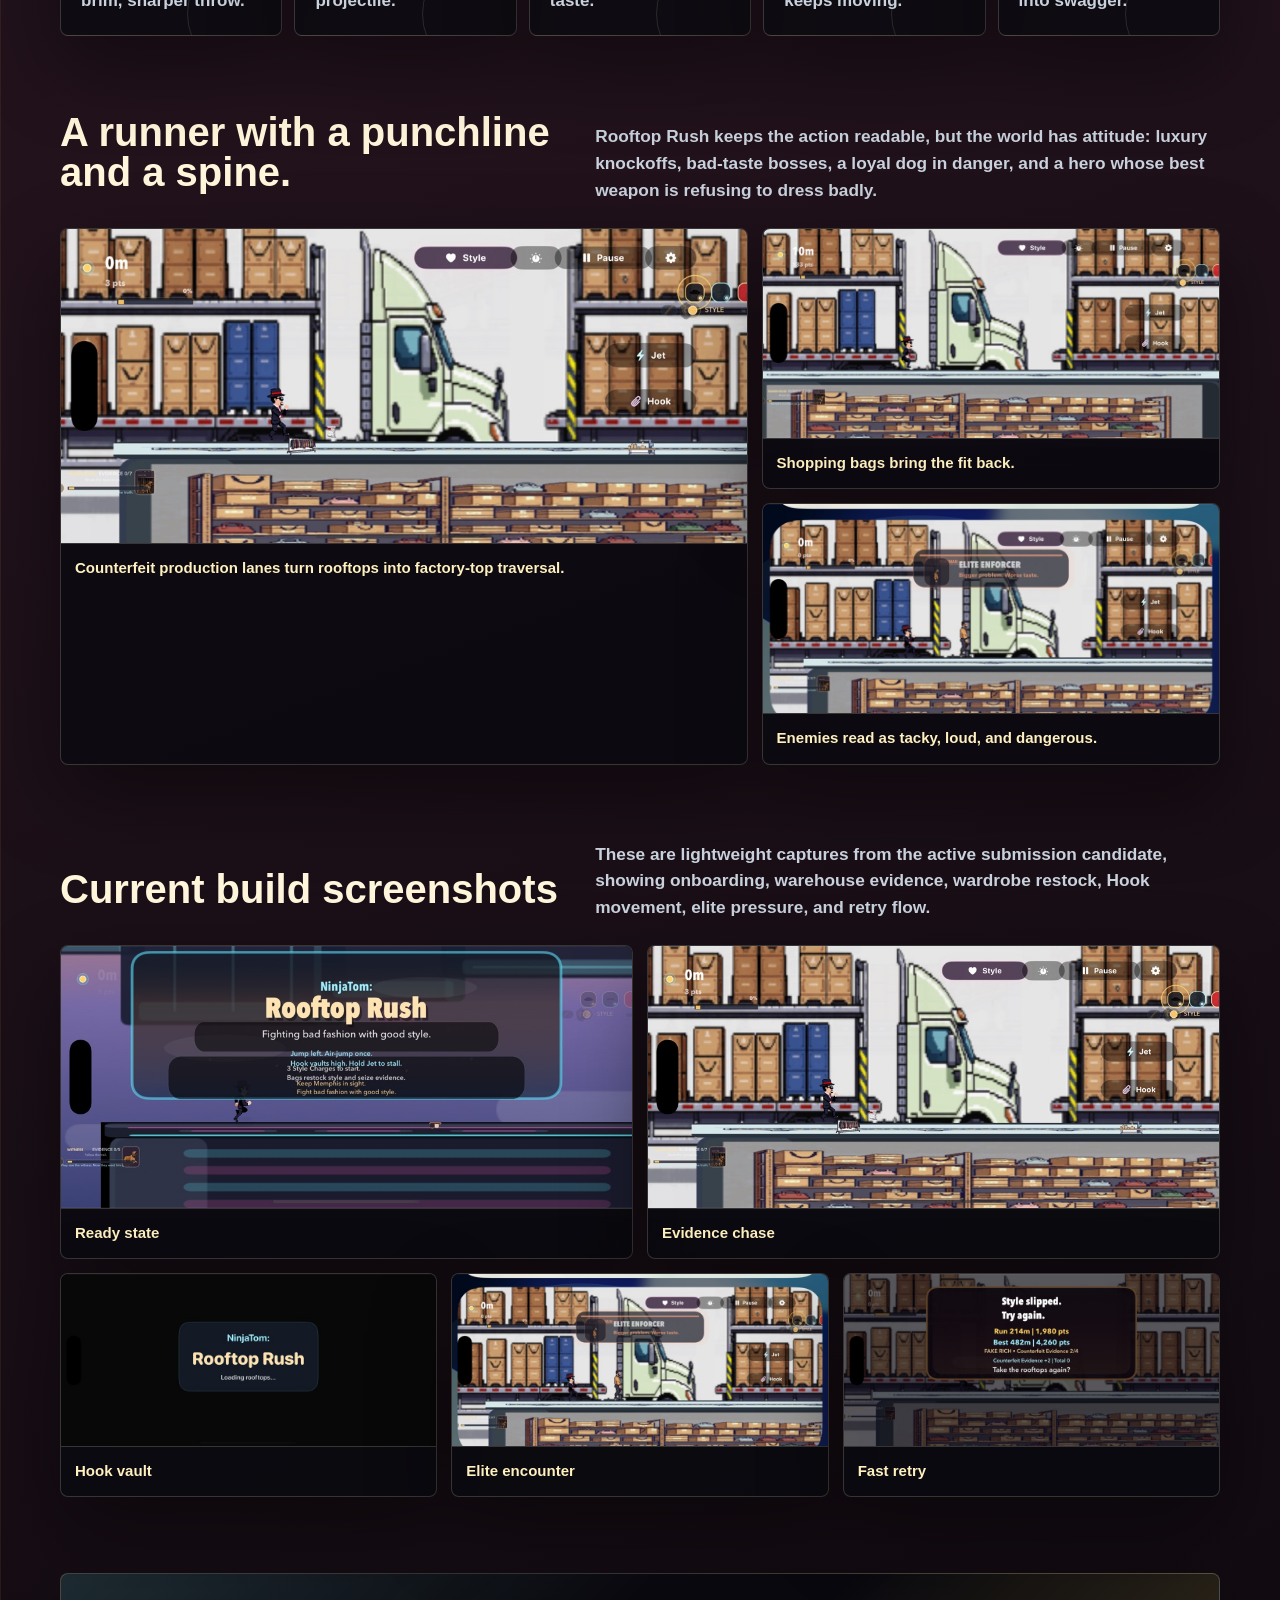
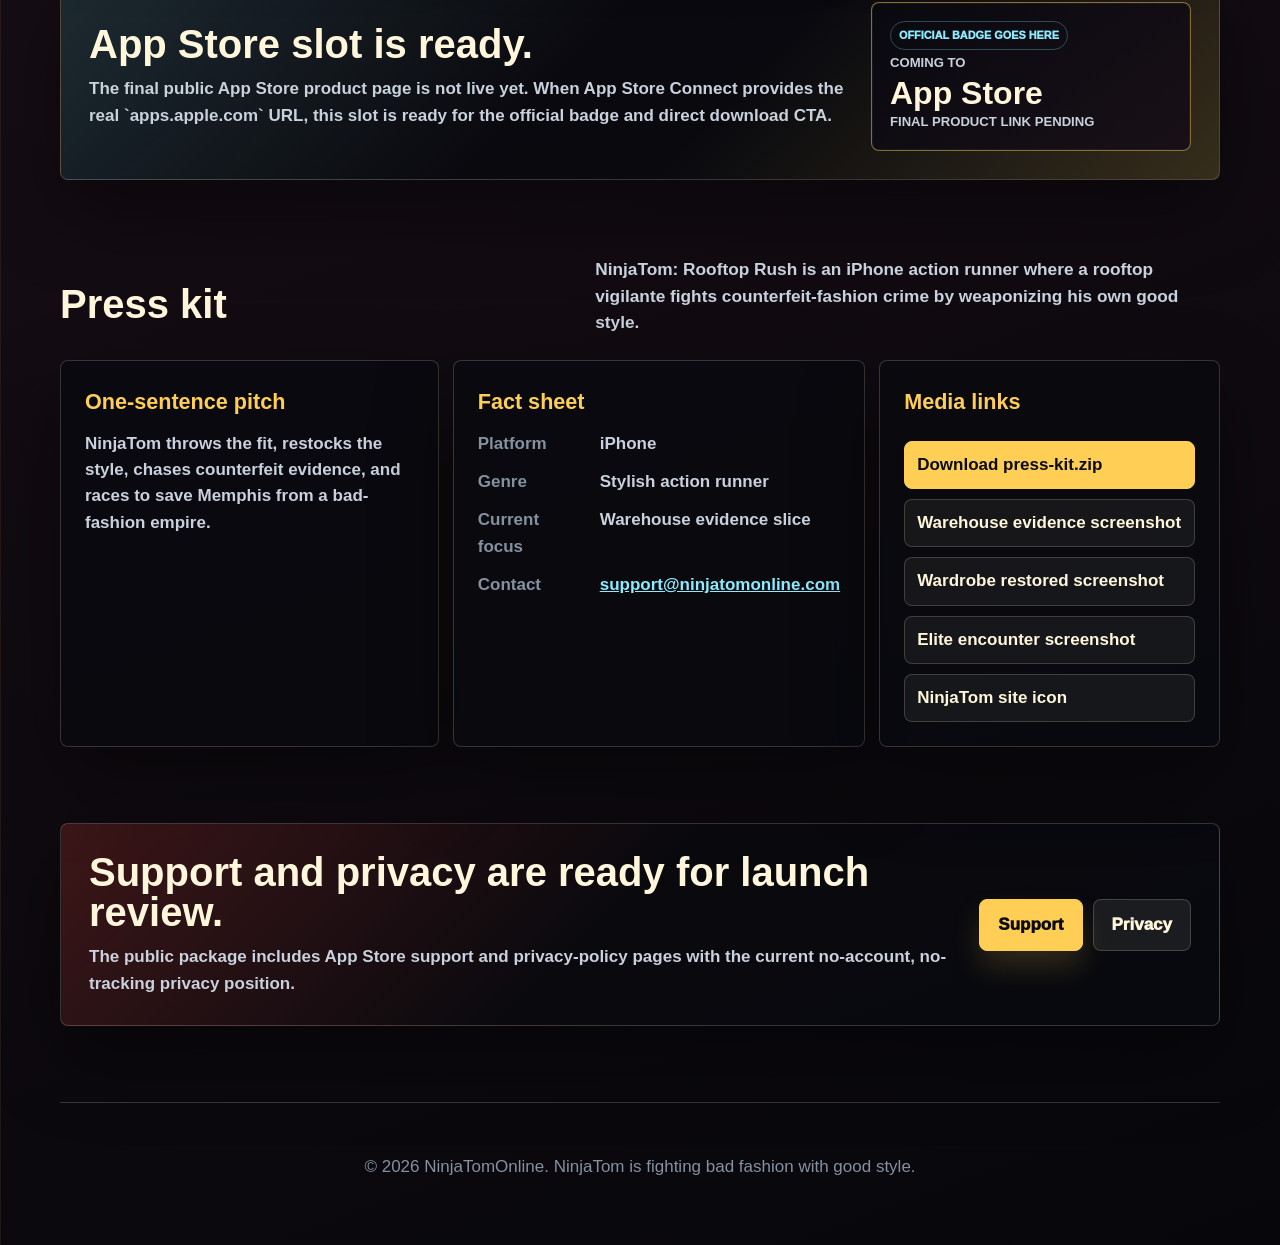
==== commit 076d5737: "Update Rooftop Rush public site" ====
--- a/index.html
+++ b/index.html
@@ -37,6 +37,7 @@
         <p class="hero-tagline">Fighting bad fashion with good style.</p>
         <p class="hero-lede">Bad fashion is organized crime. NinjaTom turns the fit into ammo, raids the counterfeit warehouse skyline, and keeps Memphis in sight.</p>
         <div class="hero-actions" aria-label="Primary actions">
+          <a class="button" href="#style-ammo-trailer">Watch Trailer</a>
           <a class="button" href="#screenshots">See The Run</a>
           <a class="button secondary" href="press-kit.zip" download>Download Press Kit</a>
           <a class="button secondary" href="support.html">Get Support</a>
@@ -56,6 +57,24 @@
       <span>Coat Toss</span>
       <span>Shopping Bag Restock</span>
       <span>Counterfeit Evidence</span>
+    </section>
+
+    <section id="style-ammo-trailer" class="trailer-strip" aria-labelledby="trailer-title">
+      <div class="trailer-copy">
+        <p class="mini-label">Style is ammo reel</p>
+        <h2 id="trailer-title">The rooftop now reads like combat</h2>
+        <p>Short loop: style hits become projectiles, and every shopping bag pickup instantly restores that fashion-ready silhouette.</p>
+        <a class="button secondary trailer-button" href="media/style-ammo-trailer.gif" download>Download 10-sec Trailer</a>
+        <div class="trailer-meta">
+          <span>Format: gameplay GIF reel</span>
+          <span>Core mechanic: 3 Style Charges</span>
+        </div>
+      </div>
+      <figure class="trailer-media-strip" role="img" aria-label="Gameplay trailer clip made from current build moments">
+        <img class="trailer-media" src="media/style-ammo-trailer.gif" alt="Short gameplay reel showing Style Charges in action, shopping bag restock, and elite enemy pressure in the warehouse slice." loading="lazy">
+        <img class="trailer-media-fallback" src="screenshots/03-wardrobe-restored.jpg" alt="Gameplay still frame for reduced motion users." loading="lazy">
+        <figcaption>Style mechanic and momentum in one short pass.</figcaption>
+      </figure>
     </section>
 
     <section class="fashion-manifesto" aria-labelledby="manifesto-title">
--- a/site.css
+++ b/site.css
@@ -309,6 +309,116 @@
   text-transform: uppercase;
 }
 
+.trailer-strip {
+  position: relative;
+  display: grid;
+  gap: 16px;
+  margin: 40px 0 76px;
+  padding: 22px;
+  border: 1px solid var(--line);
+  border-radius: 8px;
+  background:
+    linear-gradient(145deg, rgba(255, 206, 85, 0.11), transparent 54%),
+    rgba(9, 10, 15, 0.88);
+  box-shadow: var(--shadow);
+}
+
+.trailer-button {
+  width: fit-content;
+  margin: 12px 0 10px;
+}
+
+.trailer-copy {
+  max-width: 860px;
+}
+
+.trailer-copy p {
+  color: var(--muted);
+  margin: 0;
+  font-weight: 700;
+}
+
+.mini-label {
+  margin: 0 0 8px;
+  color: var(--thread);
+  font-size: 0.82rem;
+  font-weight: 1000;
+  letter-spacing: 0.12em;
+  text-transform: uppercase;
+}
+
+.trailer-media-strip {
+  position: relative;
+  margin: 0;
+  overflow: hidden;
+  border-radius: 8px;
+  border: 1px solid var(--line-strong);
+  aspect-ratio: 16 / 9;
+  background: rgba(0, 0, 0, 0.18);
+  isolation: isolate;
+}
+
+.trailer-media-strip::before,
+.trailer-media-strip::after {
+  content: "";
+  position: absolute;
+  inset: 12px;
+  border: 1px solid rgba(255, 206, 85, 0.16);
+  border-radius: 6px;
+  pointer-events: none;
+}
+
+.trailer-media-strip::after {
+  inset: 16px;
+  border-color: rgba(140, 236, 255, 0.12);
+}
+
+.trailer-media-strip figcaption {
+  margin: 0;
+  position: absolute;
+  left: 12px;
+  bottom: 12px;
+  padding: 6px 10px;
+  border-radius: 999px;
+  color: var(--paper);
+  background: rgba(9, 10, 15, 0.7);
+  font-size: 0.76rem;
+  font-weight: 900;
+}
+
+.trailer-media,
+.trailer-media-fallback {
+  position: absolute;
+  inset: 0;
+  width: 100%;
+  height: 100%;
+  object-fit: cover;
+  display: block;
+  pointer-events: none;
+}
+
+.trailer-media-fallback {
+  opacity: 0;
+  filter: contrast(1.02) saturate(1.02);
+}
+
+.trailer-meta {
+  display: flex;
+  flex-wrap: wrap;
+  gap: 8px;
+  margin-bottom: 10px;
+}
+
+.trailer-meta span {
+  padding: 7px 10px;
+  border: 1px solid rgba(255, 246, 220, 0.24);
+  border-radius: 999px;
+  color: var(--paper);
+  font-size: 0.8rem;
+  font-weight: 900;
+  background: rgba(9, 10, 15, 0.62);
+}
+
 .fashion-manifesto {
   position: relative;
   margin: 76px 0;
@@ -369,6 +479,7 @@
 
 .style-strip,
 .showcase,
+.trailer-strip,
 .gallery,
 .app-store-panel,
 .arsenal,
@@ -775,6 +886,10 @@
     grid-row: auto;
   }
 
+  .trailer-strip {
+    margin: 30px 0 56px;
+  }
+
   .gallery-grid figure,
   .gallery-grid figure:first-child,
   .gallery-grid figure:nth-child(2) {
@@ -860,6 +975,7 @@
 
   .style-strip,
   .showcase,
+  .trailer-strip,
   .gallery,
   .app-store-panel,
   .arsenal,
@@ -919,6 +1035,15 @@
   .hero::after {
     animation: none;
   }
+
+  .trailer-media {
+    filter: none;
+    opacity: 0;
+  }
+
+  .trailer-media-fallback {
+    opacity: 1;
+  }
 }
 
 @keyframes runwayPulse {
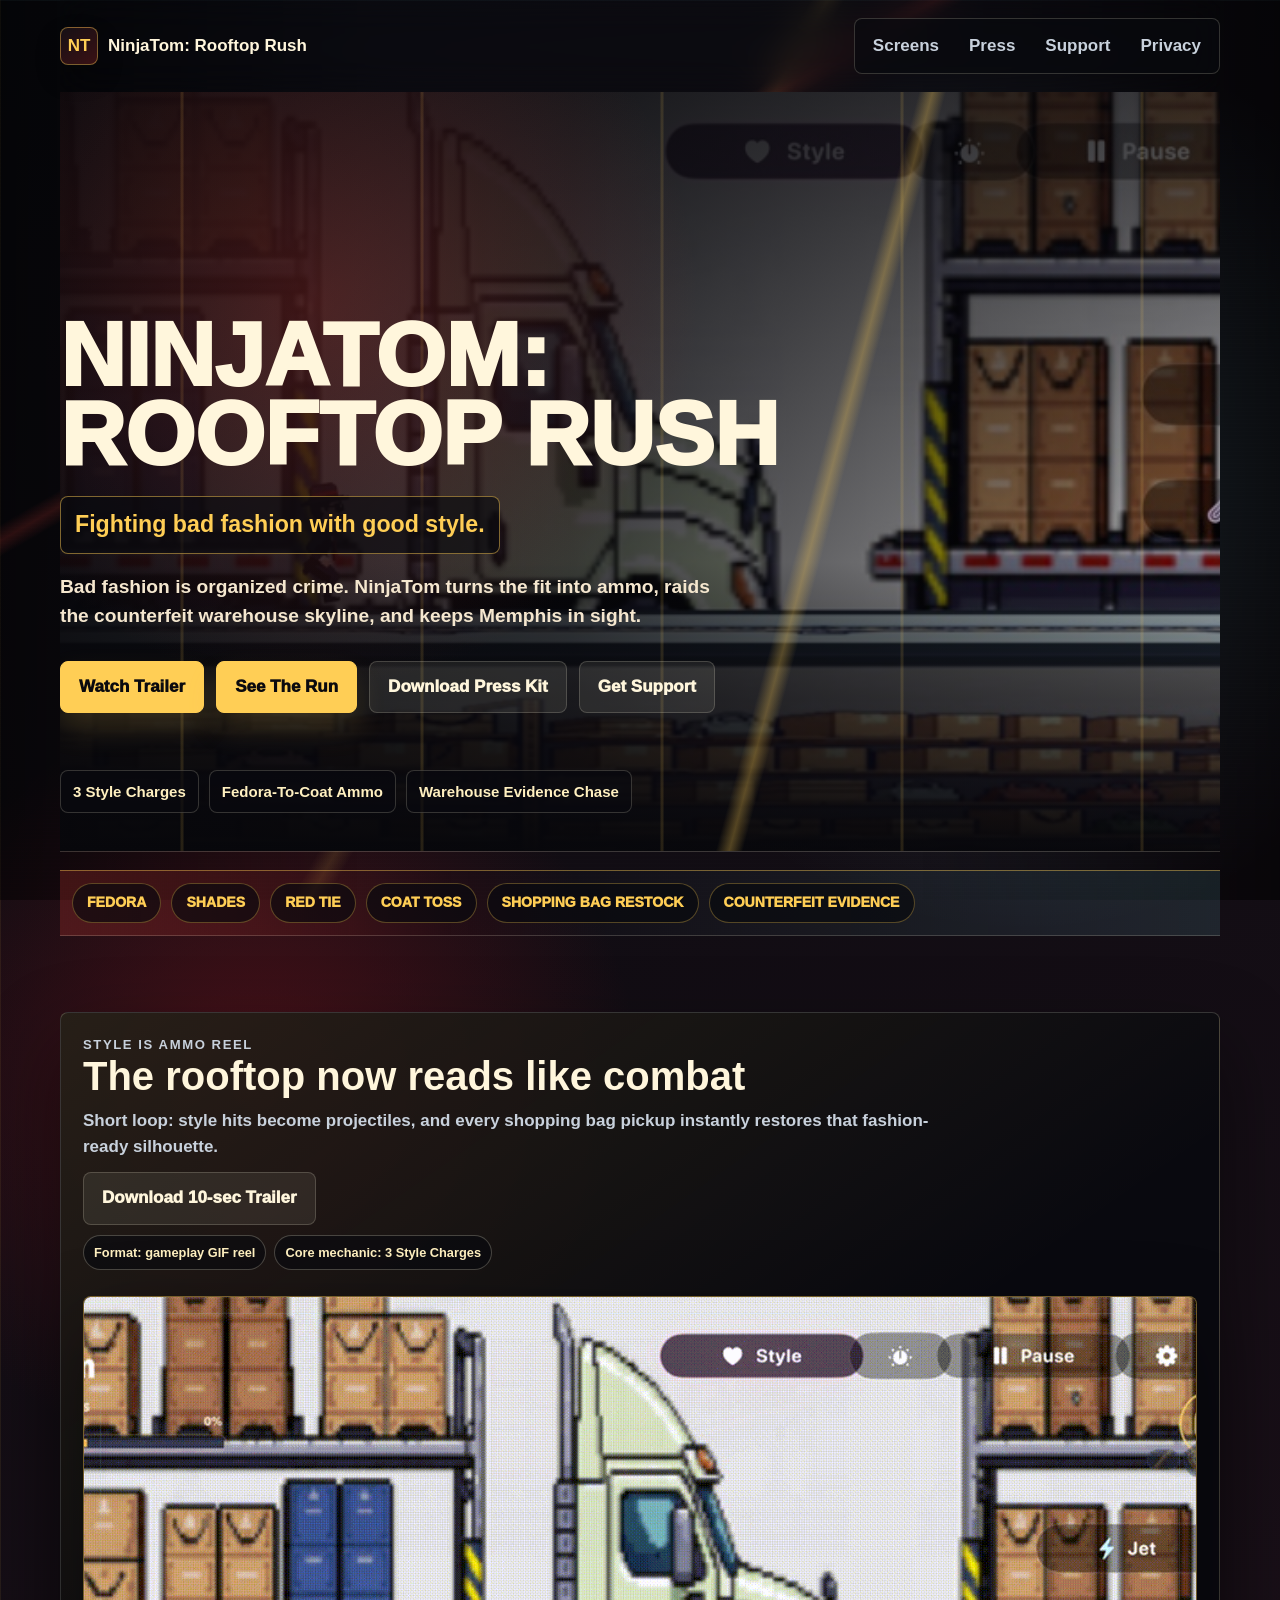
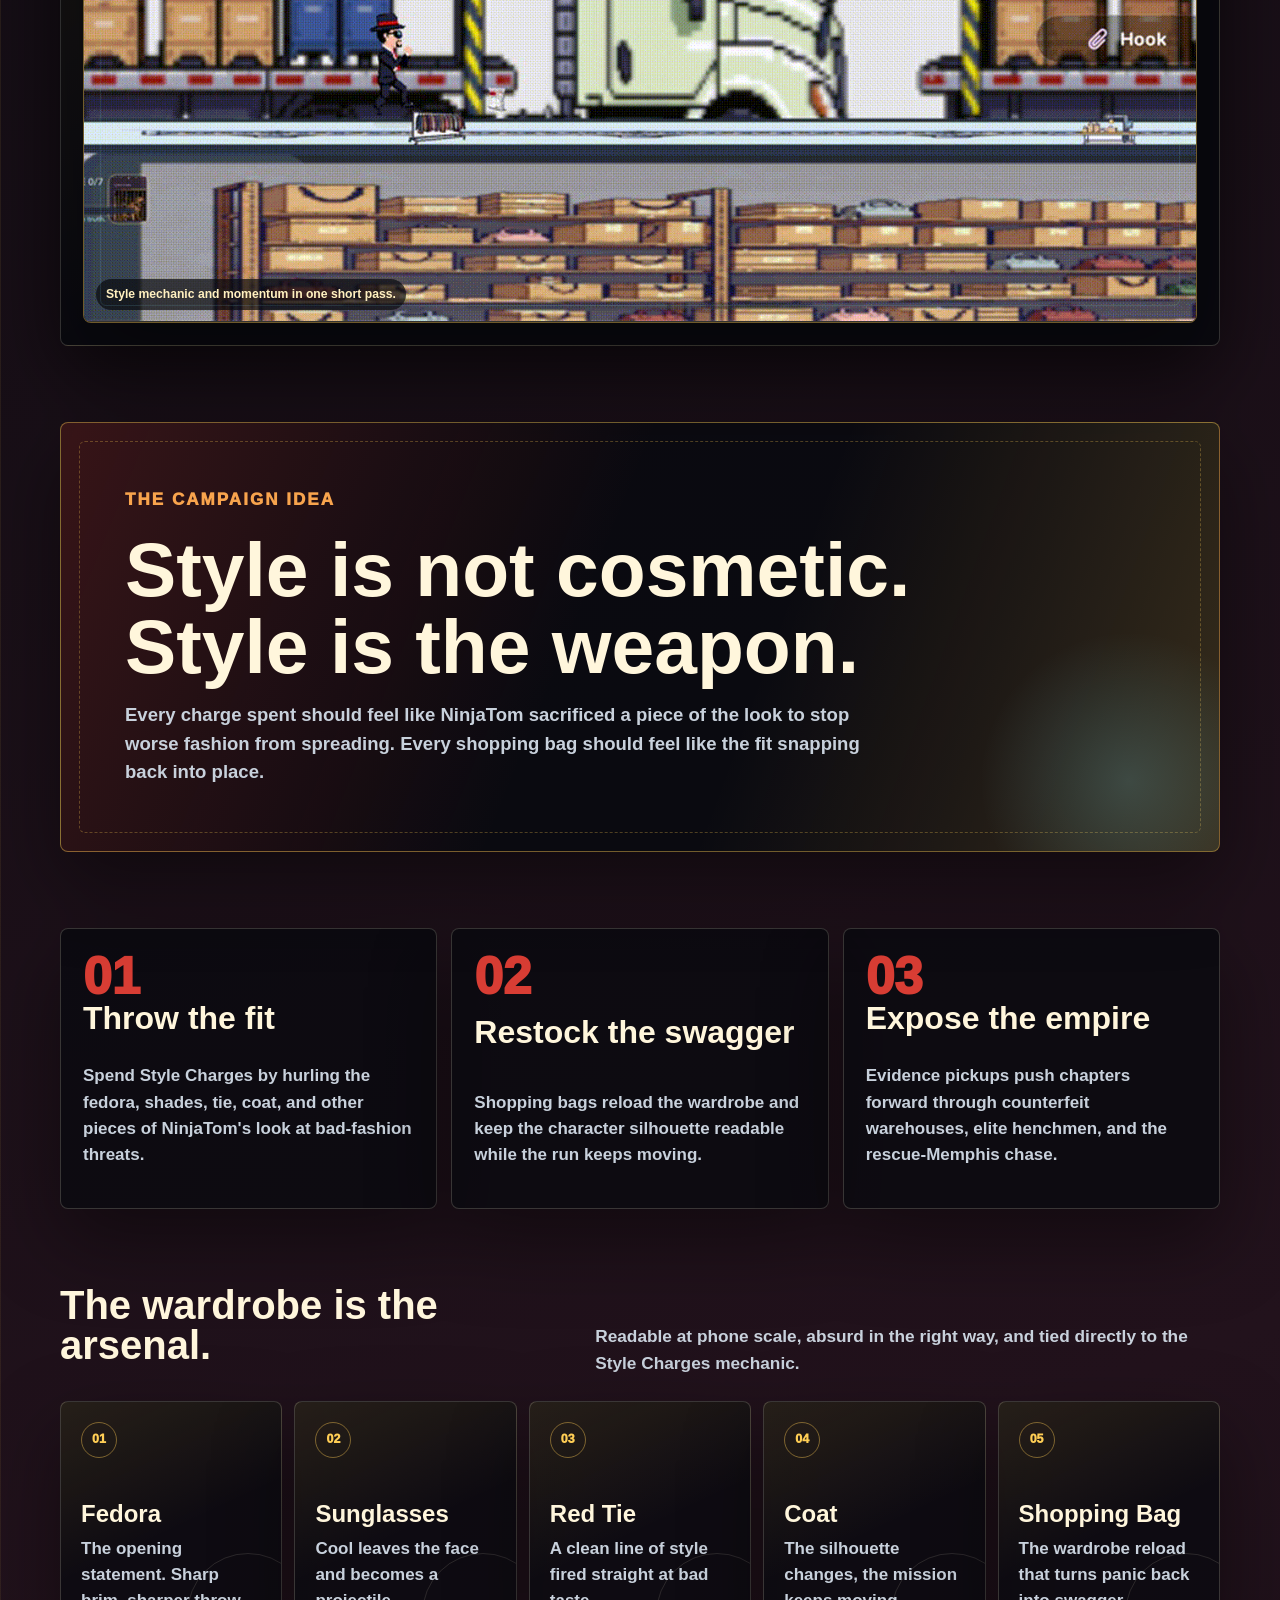
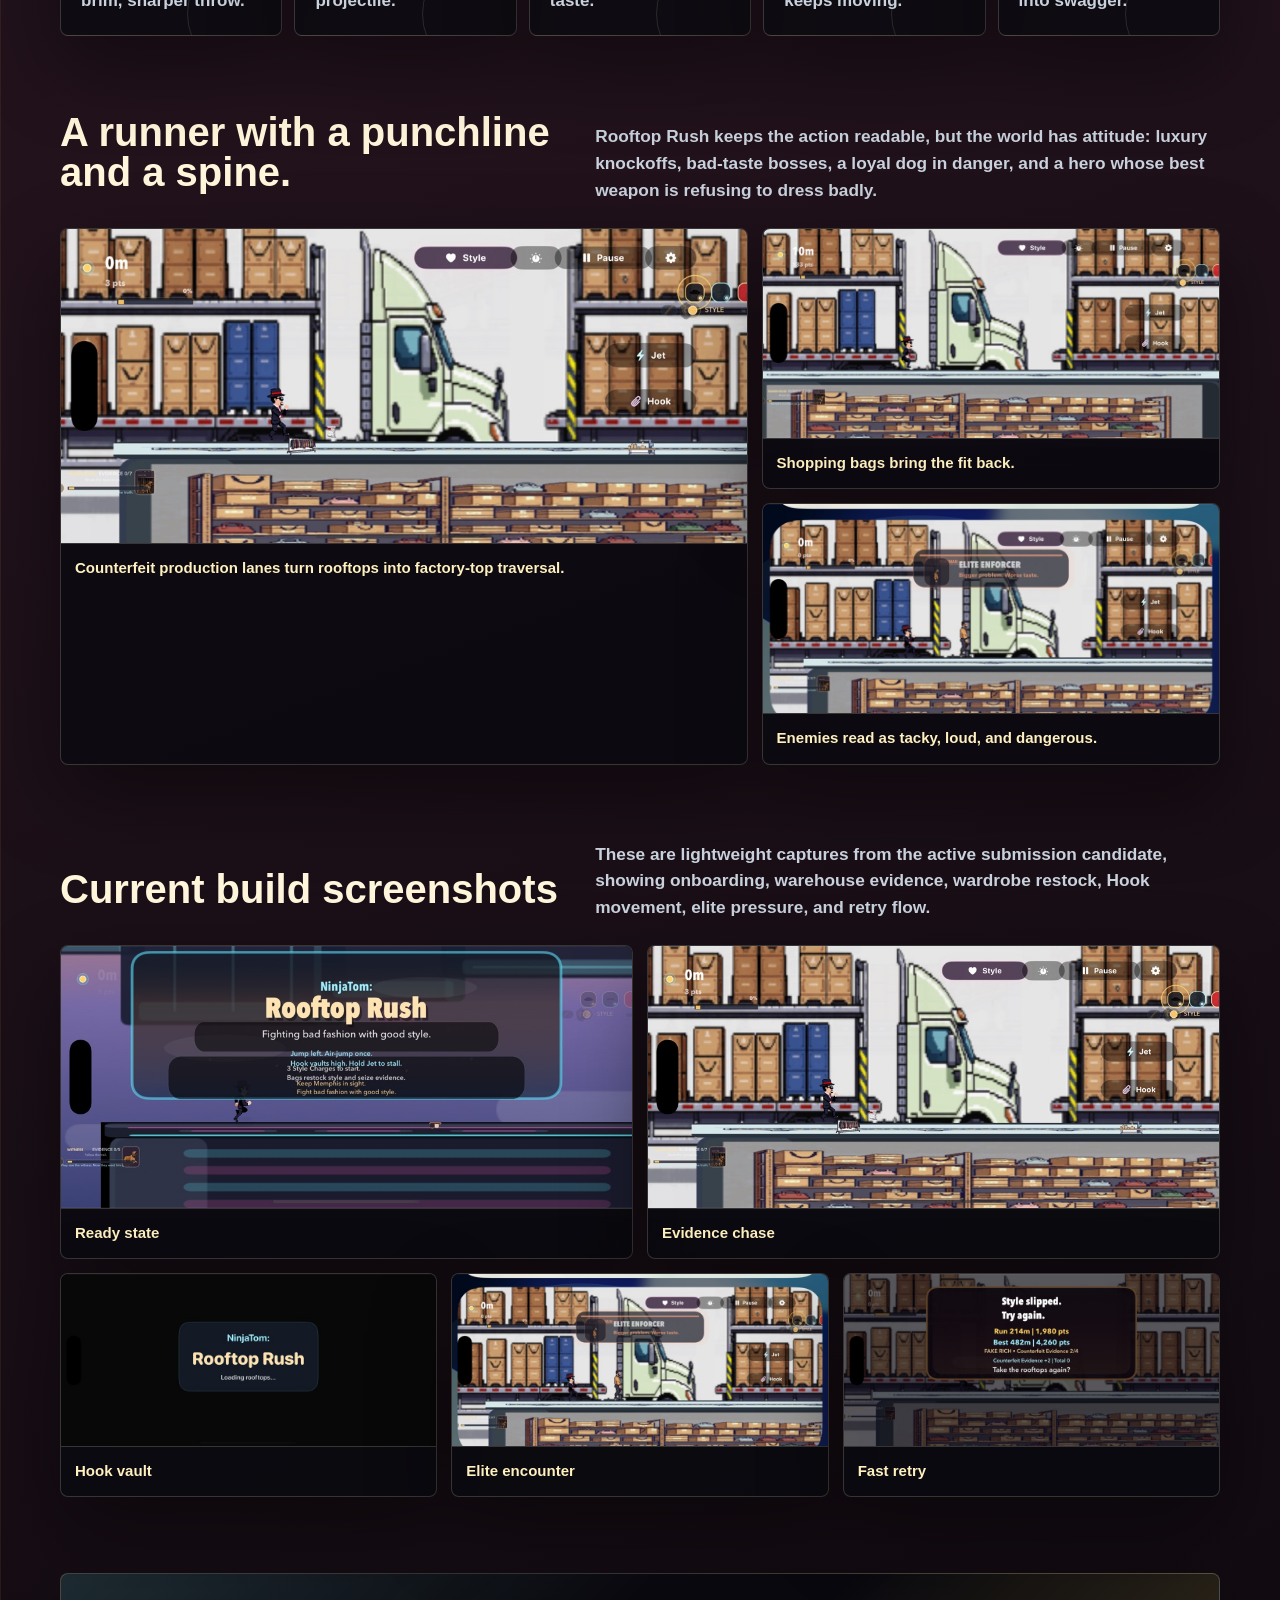
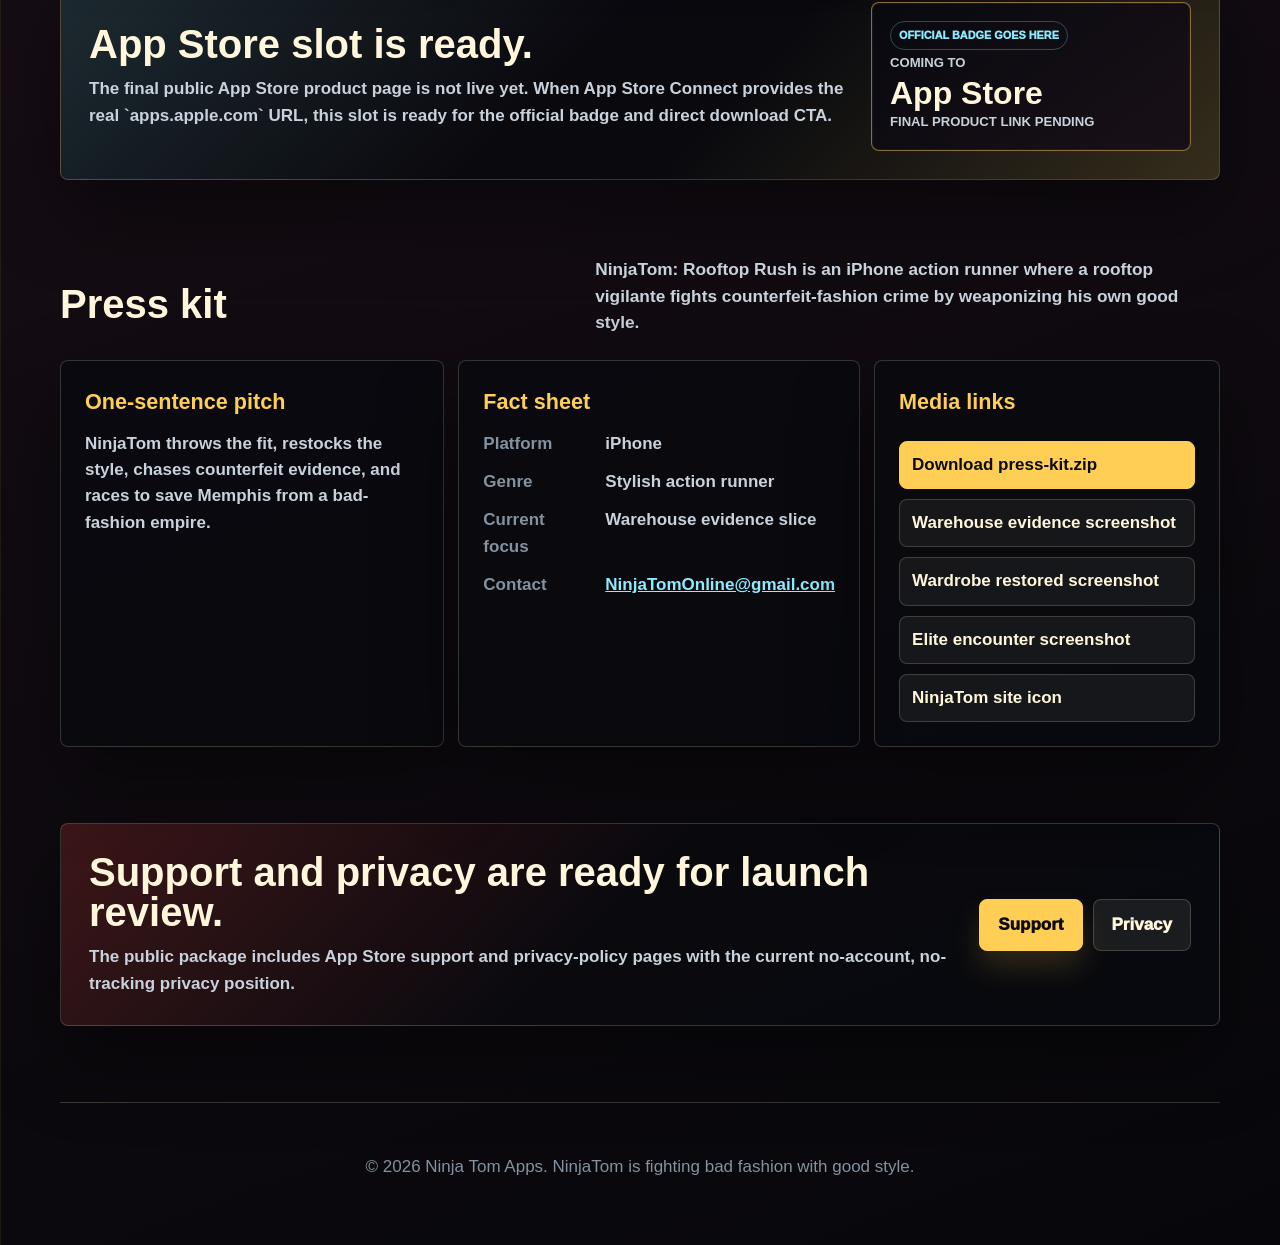
==== commit f88467b3: "Correct support contact and copyright" ====
--- a/index.html
+++ b/index.html
@@ -224,7 +224,7 @@
             </div>
             <div>
               <dt>Contact</dt>
-              <dd><a href="mailto:support@ninjatomonline.com">support@ninjatomonline.com</a></dd>
+              <dd><a href="mailto:NinjaTomOnline@gmail.com">NinjaTomOnline@gmail.com</a></dd>
             </div>
           </dl>
         </article>
@@ -252,7 +252,7 @@
   </main>
 
   <footer>
-    <p>© 2026 NinjaTomOnline. NinjaTom is fighting bad fashion with good style.</p>
+    <p>© 2026 Ninja Tom Apps. NinjaTom is fighting bad fashion with good style.</p>
   </footer>
 </body>
 </html>
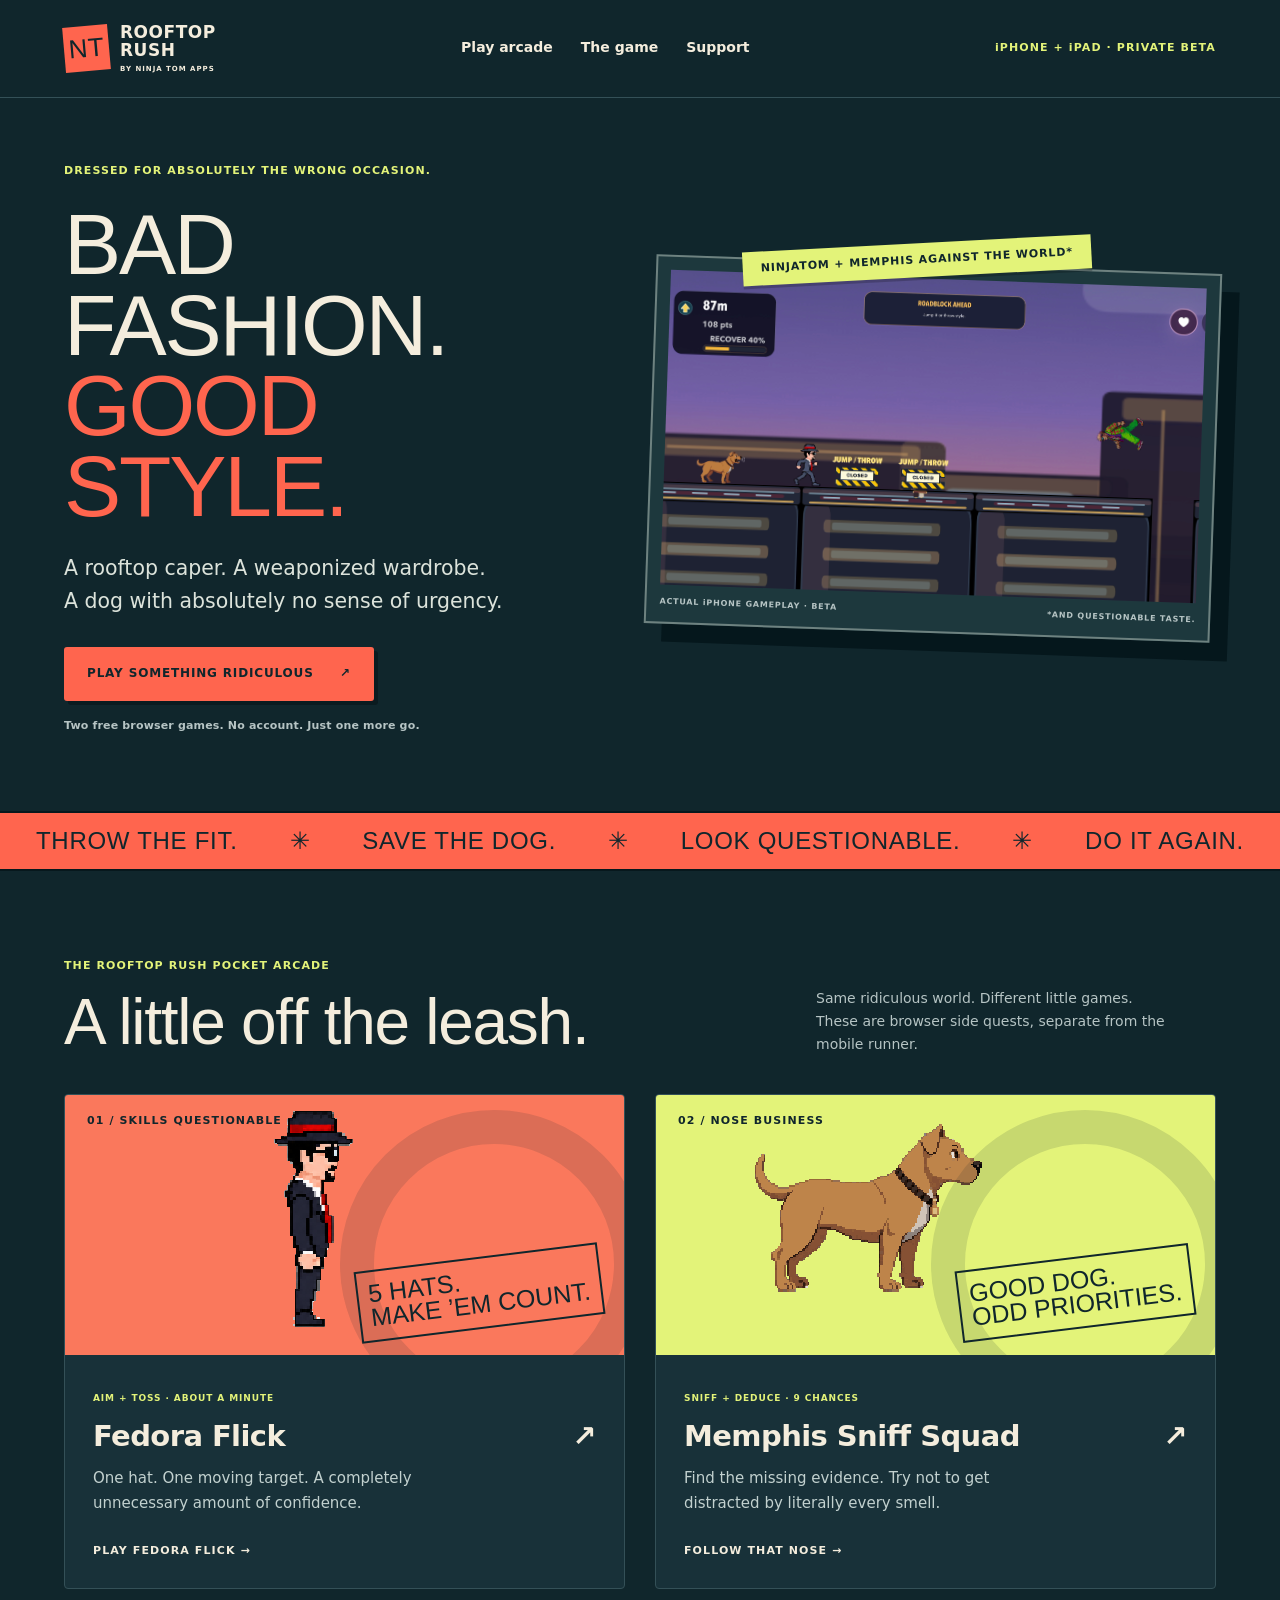
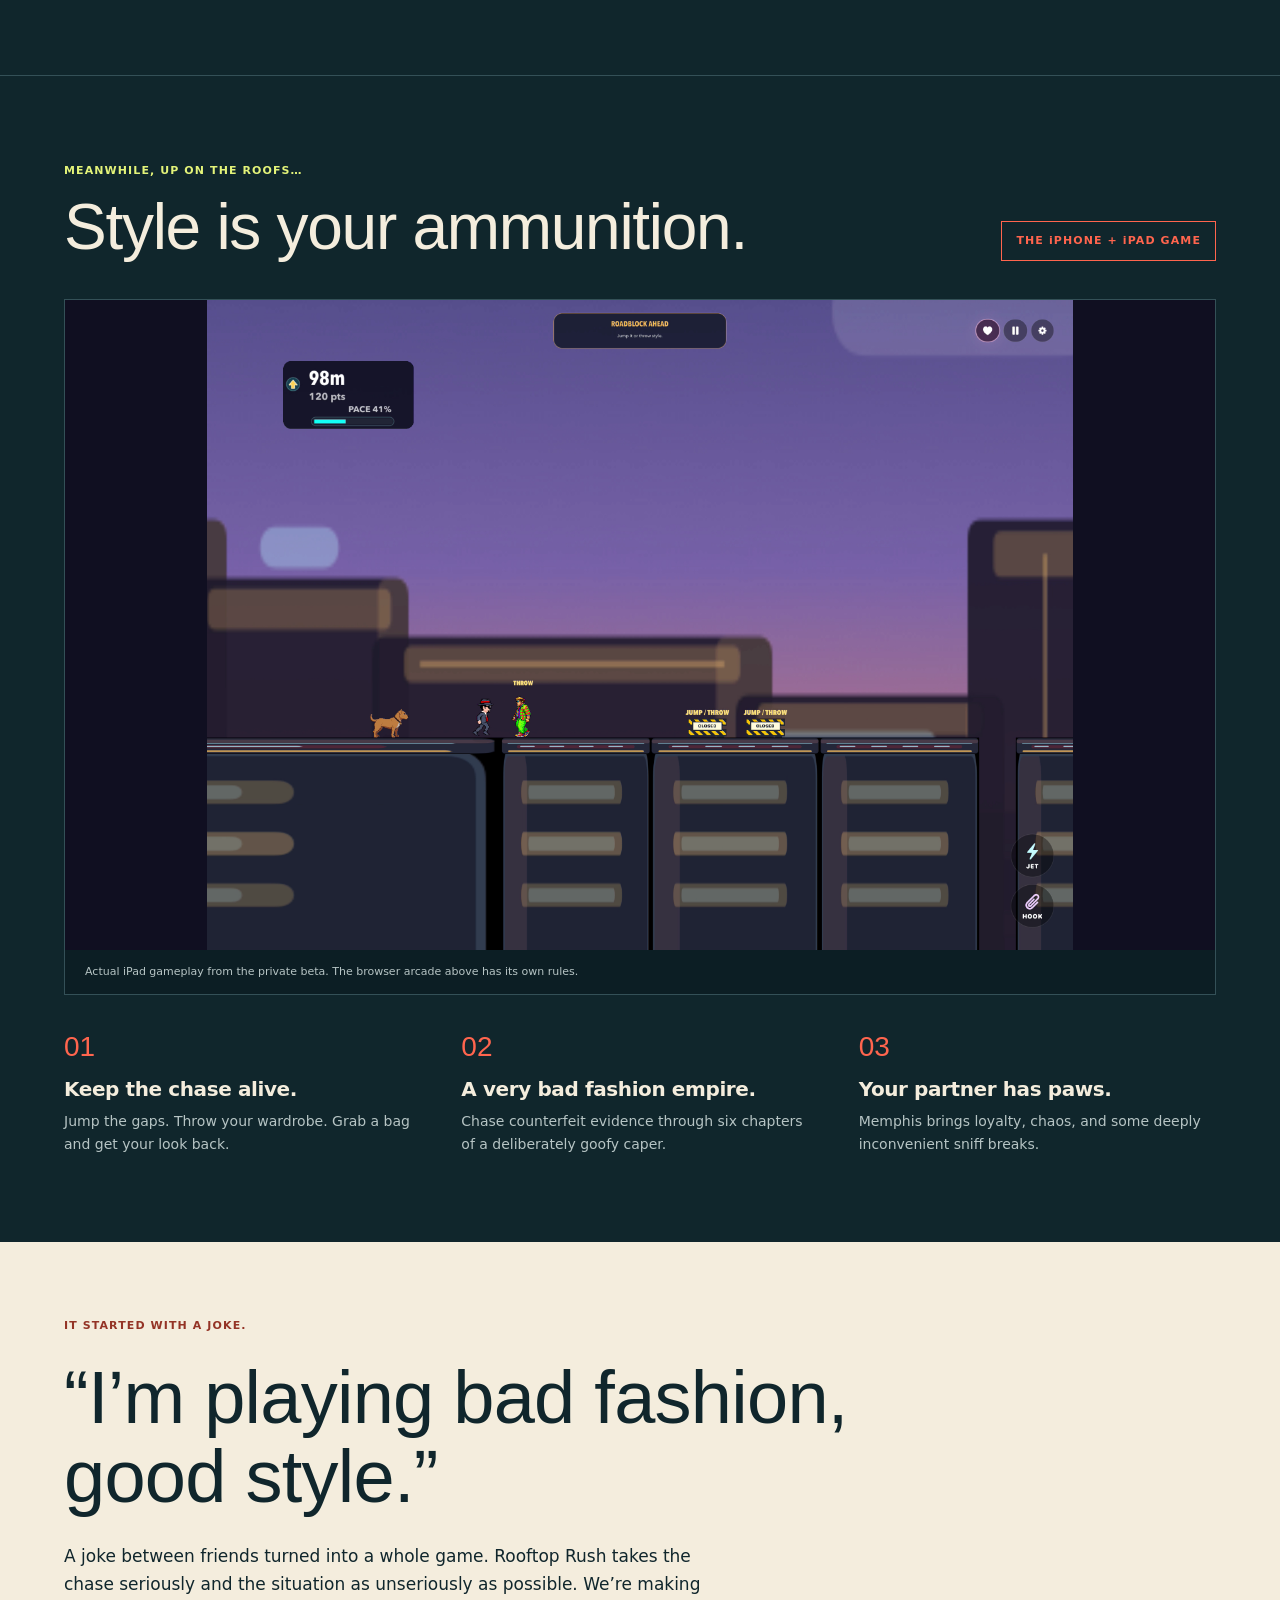
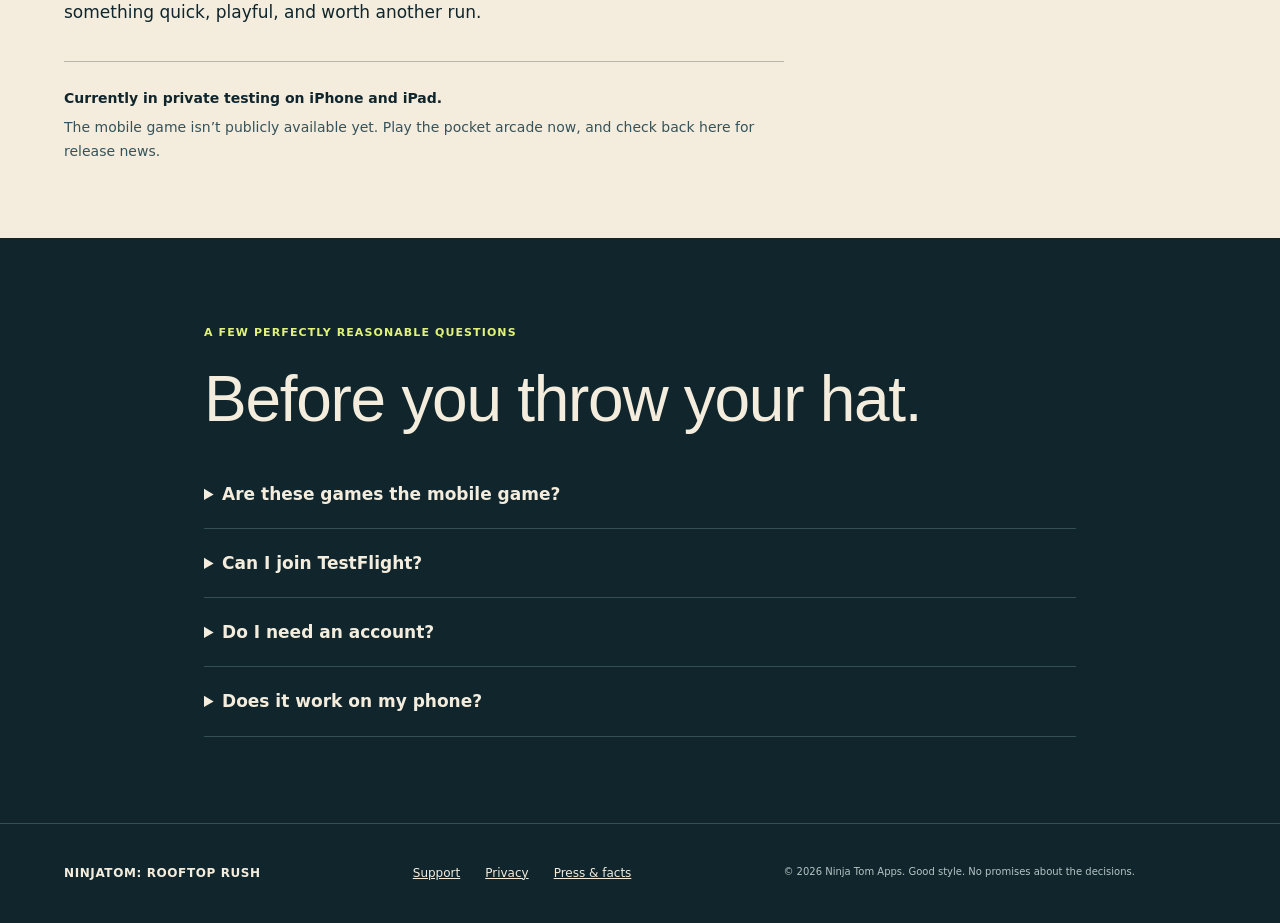
==== commit 10e28b2d: "Launch Rooftop Rush pocket arcade and refreshed website" ====
--- a/index.html
+++ b/index.html
@@ -1,258 +1,31 @@
 <!doctype html>
 <html lang="en">
 <head>
-  <meta charset="utf-8">
-  <meta name="viewport" content="width=device-width, initial-scale=1">
-  <title>NinjaTom: Rooftop Rush</title>
-  <meta name="description" content="A stylish iPhone rooftop runner where NinjaTom fights bad fashion with good style.">
-  <meta name="theme-color" content="#090a0f">
-  <link rel="canonical" href="https://ninjatomonline.github.io/rooftoprush-site/">
-  <meta property="og:title" content="NinjaTom: Rooftop Rush">
-  <meta property="og:description" content="Throw the fit, restock the style, chase counterfeit evidence, and rescue Memphis.">
-  <meta property="og:image" content="screenshots/03-wardrobe-restored.jpg">
-  <meta property="og:type" content="website">
-  <meta name="twitter:card" content="summary_large_image">
-  <link rel="icon" href="favicon.svg" type="image/svg+xml">
-  <link rel="stylesheet" href="site.css?v=20260501-runway">
+<meta charset="utf-8"><meta name="viewport" content="width=device-width,initial-scale=1">
+<title>NinjaTom: Rooftop Rush — Bad fashion. Good style.</title>
+<meta name="description" content="Meet NinjaTom and Memphis. Play two free pocket-arcade games, then discover the ridiculous rooftop caper coming to iPhone and iPad.">
+<meta name="theme-color" content="#10262c"><link rel="canonical" href="https://ninjatomonline.github.io/rooftoprush-site/">
+<meta property="og:title" content="Bad fashion. Good style. Rooftop Rush."><meta property="og:description" content="One stylish ninja. One very busy dog. Play the free pocket arcade."><meta property="og:image" content="https://ninjatomonline.github.io/rooftoprush-site/assets/gameplay-phone.png"><meta property="og:type" content="website"><meta property="og:url" content="https://ninjatomonline.github.io/rooftoprush-site/"><meta name="twitter:image:alt" content="NinjaTom and Memphis in the Rooftop Rush mobile beta, running through a city rooftop chase."><meta name="twitter:card" content="summary_large_image">
+<link rel="icon" href="favicon.svg" type="image/svg+xml"><link rel="stylesheet" href="site.css?v=20260923-arcade">
+<script type="application/ld+json">{"@context":"https://schema.org","@type":"VideoGame","name":"NinjaTom: Rooftop Rush","genre":["Action","Runner"],"operatingSystem":"iOS, iPadOS","author":{"@type":"Organization","name":"Ninja Tom Apps"},"url":"https://ninjatomonline.github.io/rooftoprush-site/"}</script>
 </head>
 <body>
-  <header class="site-header">
-    <a class="brand" href="index.html" aria-label="NinjaTom: Rooftop Rush home">
-      <span class="brand-mark">NT</span>
-      <span>NinjaTom: Rooftop Rush</span>
-    </a>
-    <nav aria-label="Site">
-      <a href="#screenshots">Screens</a>
-      <a href="#press-kit">Press</a>
-      <a href="support.html">Support</a>
-      <a href="privacy.html">Privacy</a>
-    </nav>
-  </header>
-
-  <main>
-    <section class="hero" aria-labelledby="hero-title">
-      <div class="hero-bg" aria-hidden="true"></div>
-      <div class="hero-copy">
-        <h1 id="hero-title"><span>NinjaTom:</span><span>Rooftop Rush</span></h1>
-        <p class="hero-tagline">Fighting bad fashion with good style.</p>
-        <p class="hero-lede">Bad fashion is organized crime. NinjaTom turns the fit into ammo, raids the counterfeit warehouse skyline, and keeps Memphis in sight.</p>
-        <div class="hero-actions" aria-label="Primary actions">
-          <a class="button" href="#style-ammo-trailer">Watch Trailer</a>
-          <a class="button" href="#screenshots">See The Run</a>
-          <a class="button secondary" href="press-kit.zip" download>Download Press Kit</a>
-          <a class="button secondary" href="support.html">Get Support</a>
-        </div>
-      </div>
-      <div class="hero-proof" aria-label="Gameplay highlights">
-        <span>3 Style Charges</span>
-        <span>Fedora-To-Coat Ammo</span>
-        <span>Warehouse Evidence Chase</span>
-      </div>
-    </section>
-
-    <section class="runway-marquee" aria-label="NinjaTom style line">
-      <span>Fedora</span>
-      <span>Shades</span>
-      <span>Red Tie</span>
-      <span>Coat Toss</span>
-      <span>Shopping Bag Restock</span>
-      <span>Counterfeit Evidence</span>
-    </section>
-
-    <section id="style-ammo-trailer" class="trailer-strip" aria-labelledby="trailer-title">
-      <div class="trailer-copy">
-        <p class="mini-label">Style is ammo reel</p>
-        <h2 id="trailer-title">The rooftop now reads like combat</h2>
-        <p>Short loop: style hits become projectiles, and every shopping bag pickup instantly restores that fashion-ready silhouette.</p>
-        <a class="button secondary trailer-button" href="media/style-ammo-trailer.gif" download>Download 10-sec Trailer</a>
-        <div class="trailer-meta">
-          <span>Format: gameplay GIF reel</span>
-          <span>Core mechanic: 3 Style Charges</span>
-        </div>
-      </div>
-      <figure class="trailer-media-strip" role="img" aria-label="Gameplay trailer clip made from current build moments">
-        <img class="trailer-media" src="media/style-ammo-trailer.gif" alt="Short gameplay reel showing Style Charges in action, shopping bag restock, and elite enemy pressure in the warehouse slice." loading="lazy">
-        <img class="trailer-media-fallback" src="screenshots/03-wardrobe-restored.jpg" alt="Gameplay still frame for reduced motion users." loading="lazy">
-        <figcaption>Style mechanic and momentum in one short pass.</figcaption>
-      </figure>
-    </section>
-
-    <section class="fashion-manifesto" aria-labelledby="manifesto-title">
-      <p class="manifesto-label">The campaign idea</p>
-      <h2 id="manifesto-title">Style is not cosmetic. Style is the weapon.</h2>
-      <p>Every charge spent should feel like NinjaTom sacrificed a piece of the look to stop worse fashion from spreading. Every shopping bag should feel like the fit snapping back into place.</p>
-    </section>
-
-    <section class="style-strip" aria-label="Core game loop">
-      <article>
-        <span class="number">01</span>
-        <h2>Throw the fit</h2>
-        <p>Spend Style Charges by hurling the fedora, shades, tie, coat, and other pieces of NinjaTom's look at bad-fashion threats.</p>
-      </article>
-      <article>
-        <span class="number">02</span>
-        <h2>Restock the swagger</h2>
-        <p>Shopping bags reload the wardrobe and keep the character silhouette readable while the run keeps moving.</p>
-      </article>
-      <article>
-        <span class="number">03</span>
-        <h2>Expose the empire</h2>
-        <p>Evidence pickups push chapters forward through counterfeit warehouses, elite henchmen, and the rescue-Memphis chase.</p>
-      </article>
-    </section>
-
-    <section class="arsenal" aria-labelledby="arsenal-title">
-      <div class="section-copy">
-        <h2 id="arsenal-title">The wardrobe is the arsenal.</h2>
-        <p>Readable at phone scale, absurd in the right way, and tied directly to the Style Charges mechanic.</p>
-      </div>
-      <div class="arsenal-grid">
-        <article>
-          <span>01</span>
-          <h3>Fedora</h3>
-          <p>The opening statement. Sharp brim, sharper throw.</p>
-        </article>
-        <article>
-          <span>02</span>
-          <h3>Sunglasses</h3>
-          <p>Cool leaves the face and becomes a projectile.</p>
-        </article>
-        <article>
-          <span>03</span>
-          <h3>Red Tie</h3>
-          <p>A clean line of style fired straight at bad taste.</p>
-        </article>
-        <article>
-          <span>04</span>
-          <h3>Coat</h3>
-          <p>The silhouette changes, the mission keeps moving.</p>
-        </article>
-        <article>
-          <span>05</span>
-          <h3>Shopping Bag</h3>
-          <p>The wardrobe reload that turns panic back into swagger.</p>
-        </article>
-      </div>
-    </section>
-
-    <section class="showcase" aria-labelledby="showcase-title">
-      <div class="section-copy">
-        <h2 id="showcase-title">A runner with a punchline and a spine.</h2>
-        <p>Rooftop Rush keeps the action readable, but the world has attitude: luxury knockoffs, bad-taste bosses, a loyal dog in danger, and a hero whose best weapon is refusing to dress badly.</p>
-      </div>
-      <div class="showcase-grid">
-        <figure class="wide">
-          <img src="screenshots/02-warehouse-evidence.jpg" alt="NinjaTom collecting counterfeit evidence across warehouse traversal platforms.">
-          <figcaption>Counterfeit production lanes turn rooftops into factory-top traversal.</figcaption>
-        </figure>
-        <figure>
-          <img src="screenshots/03-wardrobe-restored.jpg" alt="Style restored after a shopping bag pickup.">
-          <figcaption>Shopping bags bring the fit back.</figcaption>
-        </figure>
-        <figure>
-          <img src="screenshots/05-elite-encounter.jpg" alt="Elite warehouse henchman encounter.">
-          <figcaption>Enemies read as tacky, loud, and dangerous.</figcaption>
-        </figure>
-      </div>
-    </section>
-
-    <section id="screenshots" class="gallery" aria-labelledby="screenshots-title">
-      <div class="section-copy">
-        <h2 id="screenshots-title">Current build screenshots</h2>
-        <p>These are lightweight captures from the active submission candidate, showing onboarding, warehouse evidence, wardrobe restock, Hook movement, elite pressure, and retry flow.</p>
-      </div>
-      <div class="gallery-grid">
-        <figure>
-          <img src="screenshots/01-onboarding-ready.jpg" alt="Opening tutorial screen for Rooftop Rush.">
-          <figcaption>Ready state</figcaption>
-        </figure>
-        <figure>
-          <img src="screenshots/02-warehouse-evidence.jpg" alt="NinjaTom collecting counterfeit evidence in the warehouse slice.">
-          <figcaption>Evidence chase</figcaption>
-        </figure>
-        <figure>
-          <img src="screenshots/04-hook-vault.jpg" alt="Hook traversal across a rooftop gap.">
-          <figcaption>Hook vault</figcaption>
-        </figure>
-        <figure>
-          <img src="screenshots/05-elite-encounter.jpg" alt="Elite foreman encounter on the warehouse rooftops.">
-          <figcaption>Elite encounter</figcaption>
-        </figure>
-        <figure>
-          <img src="screenshots/06-game-over.jpg" alt="Game-over and quick retry loop.">
-          <figcaption>Fast retry</figcaption>
-        </figure>
-      </div>
-    </section>
-
-    <section class="app-store-panel" aria-labelledby="app-store-title">
-      <div>
-        <h2 id="app-store-title">App Store slot is ready.</h2>
-        <p>The final public App Store product page is not live yet. When App Store Connect provides the real `apps.apple.com` URL, this slot is ready for the official badge and direct download CTA.</p>
-      </div>
-      <div class="store-card" aria-label="Pending App Store call to action">
-        <span class="store-card-label">Coming to</span>
-        <strong>App Store</strong>
-        <span>Final product link pending</span>
-      </div>
-    </section>
-
-    <section id="press-kit" class="press-kit" aria-labelledby="press-title">
-      <div class="section-copy">
-        <h2 id="press-title">Press kit</h2>
-        <p>NinjaTom: Rooftop Rush is an iPhone action runner where a rooftop vigilante fights counterfeit-fashion crime by weaponizing his own good style.</p>
-      </div>
-      <div class="press-grid">
-        <article class="press-card">
-          <h3>One-sentence pitch</h3>
-          <p>NinjaTom throws the fit, restocks the style, chases counterfeit evidence, and races to save Memphis from a bad-fashion empire.</p>
-        </article>
-        <article class="press-card">
-          <h3>Fact sheet</h3>
-          <dl>
-            <div>
-              <dt>Platform</dt>
-              <dd>iPhone</dd>
-            </div>
-            <div>
-              <dt>Genre</dt>
-              <dd>Stylish action runner</dd>
-            </div>
-            <div>
-              <dt>Current focus</dt>
-              <dd>Warehouse evidence slice</dd>
-            </div>
-            <div>
-              <dt>Contact</dt>
-              <dd><a href="mailto:NinjaTomOnline@gmail.com">NinjaTomOnline@gmail.com</a></dd>
-            </div>
-          </dl>
-        </article>
-        <article class="press-card media-card">
-          <h3>Media links</h3>
-          <a class="download-link" href="press-kit.zip" download>Download press-kit.zip</a>
-          <a href="screenshots/02-warehouse-evidence.jpg">Warehouse evidence screenshot</a>
-          <a href="screenshots/03-wardrobe-restored.jpg">Wardrobe restored screenshot</a>
-          <a href="screenshots/05-elite-encounter.jpg">Elite encounter screenshot</a>
-          <a href="favicon.svg">NinjaTom site icon</a>
-        </article>
-      </div>
-    </section>
-
-    <section class="support-band" aria-labelledby="support-title">
-      <div>
-        <h2 id="support-title">Support and privacy are ready for launch review.</h2>
-        <p>The public package includes App Store support and privacy-policy pages with the current no-account, no-tracking privacy position.</p>
-      </div>
-      <div class="support-actions">
-        <a class="button" href="support.html">Support</a>
-        <a class="button secondary" href="privacy.html">Privacy</a>
-      </div>
-    </section>
-  </main>
-
-  <footer>
-    <p>© 2026 Ninja Tom Apps. NinjaTom is fighting bad fashion with good style.</p>
-  </footer>
-</body>
-</html>
+<a class="skip-link" href="#main-content">Skip to content</a>
+<header class="site-header"><a class="brand" href="index.html"><span class="brand-mark" aria-hidden="true">NT</span><span>ROOFTOP<br>RUSH<span class="brand-by">BY NINJA TOM APPS</span></span></a><nav aria-label="Main"><a href="#arcade">Play arcade</a><a href="#the-game">The game</a><a href="support.html">Support</a></nav><span class="beta-label">iPHONE + iPAD · PRIVATE BETA</span></header>
+<main id="main-content">
+<section class="hero" aria-labelledby="hero-title">
+<div class="hero-copy"><p class="eyebrow">DRESSED FOR ABSOLUTELY THE WRONG OCCASION.</p><h1 id="hero-title">BAD FASHION.<br><em>GOOD STYLE.</em></h1><p class="hero-lede">A rooftop caper. A weaponized wardrobe.<br>A dog with absolutely no sense of urgency.</p><a class="button" href="#arcade">PLAY SOMETHING RIDICULOUS <span aria-hidden="true">↗</span></a><p class="micro">Two free browser games. No account. Just one more go.</p></div>
+<div class="hero-scene"><div class="tape">NINJATOM + MEMPHIS AGAINST THE WORLD*</div><img src="assets/gameplay-phone.png" width="2868" height="1320" alt="Actual Rooftop Rush gameplay: NinjaTom and Memphis run across city rooftops toward a brightly dressed henchman." fetchpriority="high"><div class="hero-caption"><span>ACTUAL iPHONE GAMEPLAY · BETA</span><span>*AND QUESTIONABLE TASTE.</span></div></div>
+</section>
+<div class="marquee" aria-label="Game motto"><span>THROW THE FIT.</span><span aria-hidden="true">✳</span><span>SAVE THE DOG.</span><span aria-hidden="true">✳</span><span>LOOK QUESTIONABLE.</span><span aria-hidden="true">✳</span><span>DO IT AGAIN.</span></div>
+<section class="arcade-section section" id="arcade" aria-labelledby="arcade-title"><div class="section-heading"><div><p class="eyebrow">THE ROOFTOP RUSH POCKET ARCADE</p><h2 id="arcade-title">A little off the leash.</h2></div><p>Same ridiculous world. Different little games.<br>These are browser side quests, separate from the mobile runner.</p></div>
+<div class="arcade-grid">
+<a class="arcade-card flick-card" href="arcade/fedora-flick.html"><div class="card-art"><span class="card-number">01 / SKILLS QUESTIONABLE</span><canvas class="crew-portrait" data-portrait="tom" width="440" height="250" aria-hidden="true"></canvas><span class="art-stamp">5 HATS.<br>MAKE ’EM COUNT.</span></div><div class="card-copy"><span class="pill">AIM + TOSS · ABOUT A MINUTE</span><h3>Fedora Flick <span aria-hidden="true">↗</span></h3><p>One hat. One moving target. A completely unnecessary amount of confidence.</p><span class="text-cta">PLAY FEDORA FLICK →</span></div></a>
+<a class="arcade-card sniff-card" href="arcade/sniff-squad.html"><div class="card-art"><span class="card-number">02 / NOSE BUSINESS</span><canvas class="crew-portrait" data-portrait="memphis" width="440" height="250" aria-hidden="true"></canvas><span class="art-stamp">GOOD DOG.<br>ODD PRIORITIES.</span></div><div class="card-copy"><span class="pill">SNIFF + DEDUCE · 9 CHANCES</span><h3>Memphis Sniff Squad <span aria-hidden="true">↗</span></h3><p>Find the missing evidence. Try not to get distracted by literally every smell.</p><span class="text-cta">FOLLOW THAT NOSE →</span></div></a>
+</div></section>
+<section class="game-section section" id="the-game"><div class="section-heading"><div><p class="eyebrow">MEANWHILE, UP ON THE ROOFS…</p><h2>Style is your ammunition.</h2></div><span class="outline-label">THE iPHONE + iPAD GAME</span></div><figure class="game-shot"><img src="assets/gameplay-ipad.png" width="2752" height="2064" alt="Rooftop Rush on iPad, showing rooftop obstacles, NinjaTom, Memphis and jump, throw, hook and jet controls." loading="lazy"><figcaption>Actual iPad gameplay from the private beta. The browser arcade above has its own rules.</figcaption></figure><div class="game-points"><div><b>01</b><h3>Keep the chase alive.</h3><p>Jump the gaps. Throw your wardrobe. Grab a bag and get your look back.</p></div><div><b>02</b><h3>A very bad fashion empire.</h3><p>Chase counterfeit evidence through six chapters of a deliberately goofy caper.</p></div><div><b>03</b><h3>Your partner has paws.</h3><p>Memphis brings loyalty, chaos, and some deeply inconvenient sniff breaks.</p></div></div></section>
+<section class="story-section section" id="story"><p class="eyebrow">IT STARTED WITH A JOKE.</p><blockquote>“I’m playing bad fashion,<br>good style.”</blockquote><p>A joke between friends turned into a whole game. Rooftop Rush takes the chase seriously and the situation as unseriously as possible. We’re making something quick, playful, and worth another run.</p><div class="status-note"><strong>Currently in private testing on iPhone and iPad.</strong><span>The mobile game isn’t publicly available yet. Play the pocket arcade now, and check back here for release news.</span></div></section>
+<section class="section faq" id="faq"><p class="eyebrow">A FEW PERFECTLY REASONABLE QUESTIONS</p><h2>Before you throw your hat.</h2><details><summary>Are these games the mobile game?</summary><p>No. Fedora Flick and Memphis Sniff Squad are free browser side games set in the same world. Rooftop Rush is the larger iPhone and iPad runner.</p></details><details><summary>Can I join TestFlight?</summary><p>The current beta is private and available to the existing internal team. There is no public invitation link yet. Release news will appear here.</p></details><details><summary>Do I need an account?</summary><p>No. The arcade saves best scores in this browser only. You can clear them from either game. It has no advertising or analytics trackers.</p></details><details><summary>Does it work on my phone?</summary><p>The browser games support touch and keyboard controls. Fedora Flick includes adjustable aim, pause and reduced-motion support. Sniff Squad has no timer.</p></details></section>
+</main><footer><a class="brand-footer" href="index.html">NINJATOM: ROOFTOP RUSH</a><div><a href="support.html">Support</a><a href="privacy.html">Privacy</a><a href="press.html">Press &amp; facts</a></div><p>© 2026 Ninja Tom Apps. Good style. No promises about the decisions.</p></footer>
+<script src="arcade/portraits.js" defer></script>
+</body></html>
--- a/site.css
+++ b/site.css
@@ -1,1057 +1,5 @@
-:root {
-  color-scheme: dark;
-  --page: #090a0f;
-  --page-2: #141018;
-  --ink: #fff6dc;
-  --paper: #fff0c0;
-  --muted: #c8d1dc;
-  --low: #8491a0;
-  --gold: #ffce55;
-  --cyan: #8cecff;
-  --red: #d83d34;
-  --crimson: #7d151d;
-  --thread: #f8a44d;
-  --smoke: rgba(255, 246, 220, 0.1);
-  --panel: rgba(9, 10, 15, 0.76);
-  --panel-strong: rgba(12, 9, 12, 0.94);
-  --line: rgba(255, 246, 220, 0.18);
-  --line-strong: rgba(255, 206, 85, 0.42);
-  --shadow: 0 32px 80px rgba(0, 0, 0, 0.42);
-}
-
-* {
-  box-sizing: border-box;
-}
-
-html {
-  scroll-behavior: smooth;
-}
-
-body {
-  margin: 0;
-  min-height: 100vh;
-  overflow-x: hidden;
-  color: var(--ink);
-  font-family: "Avenir Next", Avenir, "Trebuchet MS", sans-serif;
-  font-size: 17px;
-  line-height: 1.55;
-  background:
-    linear-gradient(90deg, rgba(255, 206, 85, 0.08) 0 1px, transparent 1px 96px),
-    linear-gradient(180deg, rgba(140, 236, 255, 0.07) 0 1px, transparent 1px 92px),
-    radial-gradient(circle at 20% 18%, rgba(125, 21, 29, 0.52), transparent 24rem),
-    radial-gradient(circle at 80% 8%, rgba(140, 236, 255, 0.18), transparent 28rem),
-    linear-gradient(160deg, #090a0f, #22121c 52%, #07070b);
-}
-
-body::before {
-  content: "";
-  position: fixed;
-  inset: 0;
-  z-index: -1;
-  pointer-events: none;
-  background:
-    linear-gradient(150deg, transparent 0 32%, rgba(216, 61, 52, 0.18) 33%, transparent 34% 100%),
-    linear-gradient(120deg, transparent 0 45%, rgba(255, 206, 85, 0.12) 46%, transparent 47% 100%),
-    linear-gradient(90deg, rgba(0, 0, 0, 0.48), transparent 28%, transparent 72%, rgba(0, 0, 0, 0.54));
-}
-
-body::after {
-  content: "";
-  position: fixed;
-  inset: 0;
-  z-index: -1;
-  pointer-events: none;
-  opacity: 0.5;
-  background-image:
-    repeating-linear-gradient(0deg, rgba(255, 255, 255, 0.04) 0 1px, transparent 1px 4px);
-  mix-blend-mode: soft-light;
-}
-
-a {
-  color: var(--cyan);
-}
-
-img {
-  display: block;
-  max-width: 100%;
-}
-
-.site-header,
-main,
-footer {
-  width: min(1160px, calc(100% - 40px));
-  margin: 0 auto;
-}
-
-.site-header {
-  position: sticky;
-  top: 0;
-  z-index: 20;
-  display: flex;
-  align-items: center;
-  justify-content: space-between;
-  gap: 20px;
-  padding: 18px 0;
-  backdrop-filter: blur(18px);
-}
-
-.brand,
-nav,
-.button,
-.hero-proof,
-.support-actions,
-.meta-list {
-  display: flex;
-  align-items: center;
-}
-
-.brand {
-  gap: 10px;
-  color: var(--ink);
-  font-weight: 900;
-  text-decoration: none;
-}
-
-.brand-mark {
-  display: grid;
-  width: 38px;
-  height: 38px;
-  place-items: center;
-  border: 1px solid var(--line-strong);
-  border-radius: 8px;
-  color: var(--gold);
-  background: linear-gradient(145deg, #161015, #3a1114);
-  box-shadow: 0 12px 26px rgba(0, 0, 0, 0.24);
-}
-
-nav {
-  gap: 6px;
-  padding: 6px;
-  border: 1px solid var(--line);
-  border-radius: 8px;
-  background: rgba(9, 10, 15, 0.66);
-}
-
-nav a {
-  min-height: 38px;
-  padding: 8px 12px;
-  border-radius: 6px;
-  color: var(--muted);
-  font-weight: 800;
-  text-decoration: none;
-}
-
-nav a:hover,
-nav a:focus-visible {
-  color: var(--ink);
-  background: var(--smoke);
-}
-
-.hero {
-  position: relative;
-  display: grid;
-  min-height: 760px;
-  align-items: end;
-  overflow: hidden;
-  border-bottom: 1px solid var(--line);
-  isolation: isolate;
-}
-
-.hero-bg {
-  position: absolute;
-  inset: 0;
-  z-index: -2;
-  background-image: url("screenshots/03-wardrobe-restored.jpg");
-  background-position: center;
-  background-size: cover;
-  filter: saturate(1.08) contrast(1.08);
-  transform: scale(1.04);
-}
-
-.hero::before,
-.hero::after {
-  content: "";
-  position: absolute;
-  inset: 0;
-  z-index: -1;
-  pointer-events: none;
-}
-
-.hero::before {
-  background:
-    linear-gradient(90deg, rgba(7, 7, 11, 0.95) 0%, rgba(7, 7, 11, 0.78) 44%, rgba(7, 7, 11, 0.3) 100%),
-    linear-gradient(0deg, rgba(7, 7, 11, 0.98) 0%, transparent 38%, rgba(7, 7, 11, 0.68) 100%);
-}
-
-.hero::after {
-  background:
-    linear-gradient(105deg, transparent 0 63%, rgba(255, 206, 85, 0.3) 64%, transparent 65% 100%),
-    radial-gradient(circle at 22% 28%, rgba(216, 61, 52, 0.26), transparent 24rem),
-    repeating-linear-gradient(90deg, transparent 0 120px, rgba(255, 206, 85, 0.13) 121px 123px, transparent 124px 240px);
-  animation: runwayPulse 8s ease-in-out infinite alternate;
-}
-
-.hero-copy {
-  width: min(780px, 100%);
-  padding: 112px 0 138px;
-}
-
-h1,
-h2,
-h3,
-p {
-  overflow-wrap: anywhere;
-}
-
-h1,
-.document-hero h1 {
-  margin: 0;
-  font-size: 5.6rem;
-  line-height: 0.88;
-  font-weight: 1000;
-  text-transform: uppercase;
-}
-
-h1 span {
-  display: block;
-}
-
-.hero-tagline {
-  width: fit-content;
-  max-width: 100%;
-  margin: 22px 0 18px;
-  padding: 10px 14px;
-  border: 1px solid rgba(255, 206, 85, 0.48);
-  border-radius: 8px;
-  color: var(--gold);
-  background: rgba(9, 10, 15, 0.64);
-  font-size: 1.45rem;
-  font-weight: 900;
-}
-
-.hero-lede {
-  max-width: 670px;
-  margin: 0;
-  color: #f5e7cf;
-  font-size: 1.2rem;
-  font-weight: 700;
-}
-
-.hero-actions {
-  display: flex;
-  flex-wrap: wrap;
-  gap: 12px;
-  margin-top: 30px;
-}
-
-.button {
-  justify-content: center;
-  min-height: 48px;
-  padding: 12px 18px;
-  border: 1px solid var(--gold);
-  border-radius: 8px;
-  color: #0b0a0e;
-  background: var(--gold);
-  box-shadow: 0 16px 30px rgba(255, 206, 85, 0.16);
-  font-weight: 1000;
-  text-decoration: none;
-}
-
-.button.secondary {
-  color: var(--ink);
-  border-color: var(--line);
-  background: rgba(255, 246, 220, 0.08);
-  box-shadow: none;
-}
-
-.hero-proof {
-  position: absolute;
-  right: 0;
-  bottom: 38px;
-  left: 0;
-  flex-wrap: wrap;
-  gap: 10px;
-}
-
-.hero-proof span,
-.meta-list span {
-  padding: 9px 12px;
-  border: 1px solid var(--line);
-  border-radius: 8px;
-  color: var(--paper);
-  background: rgba(9, 10, 15, 0.68);
-  font-size: 0.94rem;
-  font-weight: 900;
-}
-
-.runway-marquee {
-  display: flex;
-  gap: 10px;
-  margin: 18px 0 76px;
-  padding: 12px;
-  overflow: hidden;
-  border-top: 1px solid var(--line-strong);
-  border-bottom: 1px solid var(--line);
-  color: var(--gold);
-  background:
-    linear-gradient(90deg, rgba(216, 61, 52, 0.24), transparent 34%, rgba(140, 236, 255, 0.11));
-}
-
-.runway-marquee span {
-  flex: 0 0 auto;
-  min-width: max-content;
-  padding: 8px 14px;
-  border: 1px solid rgba(255, 206, 85, 0.3);
-  border-radius: 999px;
-  background: rgba(9, 10, 15, 0.65);
-  font-size: 0.88rem;
-  font-weight: 1000;
-  text-transform: uppercase;
-}
-
-.trailer-strip {
-  position: relative;
-  display: grid;
-  gap: 16px;
-  margin: 40px 0 76px;
-  padding: 22px;
-  border: 1px solid var(--line);
-  border-radius: 8px;
-  background:
-    linear-gradient(145deg, rgba(255, 206, 85, 0.11), transparent 54%),
-    rgba(9, 10, 15, 0.88);
-  box-shadow: var(--shadow);
-}
-
-.trailer-button {
-  width: fit-content;
-  margin: 12px 0 10px;
-}
-
-.trailer-copy {
-  max-width: 860px;
-}
-
-.trailer-copy p {
-  color: var(--muted);
-  margin: 0;
-  font-weight: 700;
-}
-
-.mini-label {
-  margin: 0 0 8px;
-  color: var(--thread);
-  font-size: 0.82rem;
-  font-weight: 1000;
-  letter-spacing: 0.12em;
-  text-transform: uppercase;
-}
-
-.trailer-media-strip {
-  position: relative;
-  margin: 0;
-  overflow: hidden;
-  border-radius: 8px;
-  border: 1px solid var(--line-strong);
-  aspect-ratio: 16 / 9;
-  background: rgba(0, 0, 0, 0.18);
-  isolation: isolate;
-}
-
-.trailer-media-strip::before,
-.trailer-media-strip::after {
-  content: "";
-  position: absolute;
-  inset: 12px;
-  border: 1px solid rgba(255, 206, 85, 0.16);
-  border-radius: 6px;
-  pointer-events: none;
-}
-
-.trailer-media-strip::after {
-  inset: 16px;
-  border-color: rgba(140, 236, 255, 0.12);
-}
-
-.trailer-media-strip figcaption {
-  margin: 0;
-  position: absolute;
-  left: 12px;
-  bottom: 12px;
-  padding: 6px 10px;
-  border-radius: 999px;
-  color: var(--paper);
-  background: rgba(9, 10, 15, 0.7);
-  font-size: 0.76rem;
-  font-weight: 900;
-}
-
-.trailer-media,
-.trailer-media-fallback {
-  position: absolute;
-  inset: 0;
-  width: 100%;
-  height: 100%;
-  object-fit: cover;
-  display: block;
-  pointer-events: none;
-}
-
-.trailer-media-fallback {
-  opacity: 0;
-  filter: contrast(1.02) saturate(1.02);
-}
-
-.trailer-meta {
-  display: flex;
-  flex-wrap: wrap;
-  gap: 8px;
-  margin-bottom: 10px;
-}
-
-.trailer-meta span {
-  padding: 7px 10px;
-  border: 1px solid rgba(255, 246, 220, 0.24);
-  border-radius: 999px;
-  color: var(--paper);
-  font-size: 0.8rem;
-  font-weight: 900;
-  background: rgba(9, 10, 15, 0.62);
-}
-
-.fashion-manifesto {
-  position: relative;
-  margin: 76px 0;
-  padding: clamp(28px, 6vw, 64px);
-  overflow: hidden;
-  border: 1px solid var(--line-strong);
-  border-radius: 8px;
-  background:
-    linear-gradient(112deg, rgba(216, 61, 52, 0.22), transparent 45%),
-    linear-gradient(290deg, rgba(255, 206, 85, 0.18), transparent 40%),
-    rgba(9, 10, 15, 0.88);
-  box-shadow: var(--shadow);
-}
-
-.fashion-manifesto::before,
-.fashion-manifesto::after {
-  content: "";
-  position: absolute;
-  pointer-events: none;
-}
-
-.fashion-manifesto::before {
-  inset: 18px;
-  border: 1px dashed rgba(255, 206, 85, 0.28);
-  border-radius: 6px;
-}
-
-.fashion-manifesto::after {
-  right: -80px;
-  bottom: -100px;
-  width: 340px;
-  height: 340px;
-  border-radius: 50%;
-  background: radial-gradient(circle, rgba(140, 236, 255, 0.18), transparent 62%);
-}
-
-.manifesto-label {
-  margin: 0 0 18px;
-  color: var(--thread);
-  font-weight: 1000;
-  letter-spacing: 0.12em;
-  text-transform: uppercase;
-}
-
-.fashion-manifesto h2 {
-  max-width: 880px;
-  margin-bottom: 16px;
-  font-size: clamp(2.5rem, 6vw, 5.2rem);
-}
-
-.fashion-manifesto p:last-child {
-  max-width: 760px;
-  margin: 0;
-  color: var(--muted);
-  font-size: 1.16rem;
-  font-weight: 750;
-}
-
-.style-strip,
-.showcase,
-.trailer-strip,
-.gallery,
-.app-store-panel,
-.arsenal,
-.press-kit,
-.support-band {
-  margin: 76px 0;
-}
-
-.page-shell {
-  margin: 76px auto;
-}
-
-.style-strip {
-  display: grid;
-  grid-template-columns: repeat(3, 1fr);
-  gap: 14px;
-}
-
-.style-strip article,
-figure,
-.card,
-.app-store-panel,
-.arsenal-grid article,
-.press-card,
-.support-band {
-  border: 1px solid var(--line);
-  border-radius: 8px;
-  background: var(--panel);
-  box-shadow: var(--shadow);
-}
-
-.style-strip article {
-  min-height: 260px;
-  padding: 22px;
-  display: flex;
-  flex-direction: column;
-  justify-content: space-between;
-}
-
-.arsenal-grid {
-  display: grid;
-  grid-template-columns: repeat(5, 1fr);
-  gap: 12px;
-}
-
-.arsenal-grid article {
-  position: relative;
-  min-height: 220px;
-  padding: 20px;
-  overflow: hidden;
-  background:
-    linear-gradient(155deg, rgba(255, 206, 85, 0.1), transparent 54%),
-    rgba(9, 10, 15, 0.74);
-}
-
-.arsenal-grid article::after {
-  content: "";
-  position: absolute;
-  right: -28px;
-  bottom: -40px;
-  width: 120px;
-  height: 120px;
-  border: 1px solid rgba(255, 246, 220, 0.12);
-  border-radius: 50%;
-}
-
-.arsenal-grid span {
-  display: inline-grid;
-  width: 36px;
-  height: 36px;
-  place-items: center;
-  border: 1px solid var(--line-strong);
-  border-radius: 50%;
-  color: var(--gold);
-  font-size: 0.78rem;
-  font-weight: 1000;
-}
-
-.arsenal-grid h3 {
-  margin: 44px 0 10px;
-  color: var(--ink);
-  font-size: 1.5rem;
-  line-height: 1;
-}
-
-.arsenal-grid p {
-  margin: 0;
-  color: var(--muted);
-  font-weight: 700;
-}
-
-.number {
-  color: var(--red);
-  font-size: 3.2rem;
-  line-height: 1;
-  font-weight: 1000;
-}
-
-h2 {
-  margin: 0 0 12px;
-  font-size: 2.5rem;
-  line-height: 1;
-}
-
-.style-strip h2 {
-  font-size: 2rem;
-}
-
-.style-strip p,
-.section-copy p,
-.card p,
-.page-shell > p,
-li {
-  color: var(--muted);
-  font-weight: 650;
-}
-
-.section-copy {
-  display: grid;
-  grid-template-columns: 0.9fr 1.1fr;
-  gap: 24px;
-  align-items: end;
-  margin-bottom: 24px;
-}
-
-.section-copy p {
-  margin: 0;
-  font-size: 1.08rem;
-}
-
-.showcase-grid {
-  display: grid;
-  grid-template-columns: 1.2fr 0.8fr;
-  gap: 14px;
-}
-
-.showcase-grid .wide {
-  grid-row: span 2;
-}
-
-figure {
-  margin: 0;
-  overflow: hidden;
-}
-
-figure img {
-  width: 100%;
-  aspect-ratio: 960 / 442;
-  object-fit: cover;
-  border-bottom: 1px solid var(--line);
-}
-
-figcaption {
-  padding: 12px 14px 14px;
-  color: var(--paper);
-  font-size: 0.94rem;
-  font-weight: 900;
-}
-
-.gallery-grid {
-  display: grid;
-  grid-template-columns: repeat(6, 1fr);
-  gap: 14px;
-}
-
-.gallery-grid figure {
-  grid-column: span 2;
-}
-
-.gallery-grid figure:first-child,
-.gallery-grid figure:nth-child(2) {
-  grid-column: span 3;
-}
-
-.support-band {
-  display: grid;
-  grid-template-columns: 1fr auto;
-  gap: 20px;
-  align-items: center;
-  padding: 28px;
-  background:
-    linear-gradient(135deg, rgba(216, 61, 52, 0.25), transparent 48%),
-    rgba(9, 10, 15, 0.82);
-}
-
-.app-store-panel {
-  display: grid;
-  grid-template-columns: 1fr minmax(220px, 320px);
-  gap: 22px;
-  align-items: center;
-  padding: 28px;
-  background:
-    linear-gradient(135deg, rgba(140, 236, 255, 0.15), transparent 44%),
-    linear-gradient(315deg, rgba(255, 206, 85, 0.18), transparent 42%),
-    rgba(9, 10, 15, 0.84);
-}
-
-.app-store-panel p,
-.press-card p {
-  margin: 0;
-  color: var(--muted);
-  font-weight: 700;
-}
-
-.store-card {
-  display: grid;
-  gap: 3px;
-  min-height: 112px;
-  padding: 18px;
-  border: 1px solid rgba(255, 206, 85, 0.5);
-  border-radius: 8px;
-  background: linear-gradient(145deg, #08090f, #191017);
-  box-shadow: inset 0 0 0 1px rgba(255, 246, 220, 0.05);
-}
-
-.store-card::before {
-  content: "Official badge goes here";
-  width: fit-content;
-  padding: 5px 8px;
-  border: 1px solid rgba(140, 236, 255, 0.28);
-  border-radius: 999px;
-  color: var(--cyan);
-  font-size: 0.68rem;
-  font-weight: 1000;
-  text-transform: uppercase;
-}
-
-.store-card-label,
-.store-card span:last-child {
-  color: var(--muted);
-  font-size: 0.82rem;
-  font-weight: 900;
-  text-transform: uppercase;
-}
-
-.store-card strong {
-  color: var(--ink);
-  font-size: 2rem;
-  line-height: 1;
-}
-
-.press-grid {
-  display: grid;
-  grid-template-columns: 1fr 1fr 0.9fr;
-  gap: 14px;
-}
-
-.press-card {
-  padding: 24px;
-}
-
-.press-card h3 {
-  margin: 0 0 12px;
-  color: var(--gold);
-  font-size: 1.35rem;
-}
-
-dl {
-  display: grid;
-  gap: 12px;
-  margin: 0;
-}
-
-dl div {
-  display: grid;
-  grid-template-columns: 110px 1fr;
-  gap: 12px;
-}
-
-dt {
-  color: var(--low);
-  font-weight: 900;
-}
-
-dd {
-  margin: 0;
-  color: var(--muted);
-  font-weight: 750;
-}
-
-.media-card {
-  display: grid;
-  align-content: start;
-  gap: 10px;
-}
-
-.media-card a {
-  display: block;
-  padding: 10px 12px;
-  border: 1px solid var(--line);
-  border-radius: 8px;
-  color: var(--ink);
-  background: rgba(255, 246, 220, 0.06);
-  font-weight: 900;
-  text-decoration: none;
-}
-
-.media-card a:hover,
-.media-card a:focus-visible {
-  border-color: var(--line-strong);
-  color: var(--gold);
-}
-
-.media-card .download-link {
-  color: #0b0a0e;
-  border-color: var(--gold);
-  background: var(--gold);
-}
-
-.media-card .download-link:hover,
-.media-card .download-link:focus-visible {
-  color: #0b0a0e;
-  filter: brightness(1.05);
-}
-
-.support-band p {
-  margin: 0;
-  color: var(--muted);
-  font-weight: 700;
-}
-
-.support-actions {
-  flex-wrap: wrap;
-  justify-content: flex-end;
-  gap: 10px;
-}
-
-footer {
-  display: flex;
-  justify-content: center;
-  padding: 34px 0 48px;
-  color: var(--low);
-  border-top: 1px solid var(--line);
-}
-
-.document-hero {
-  position: relative;
-  margin: 42px 0 32px;
-  padding: 76px 0 36px;
-  border-bottom: 1px solid var(--line);
-}
-
-.document-hero h1 {
-  max-width: 860px;
-  font-size: 4rem;
-}
-
-.document-hero p {
-  max-width: 760px;
-  color: var(--muted);
-  font-size: 1.15rem;
-  font-weight: 700;
-}
-
-.page-shell {
-  max-width: 900px;
-}
-
-.card {
-  margin: 16px 0;
-  padding: 24px;
-}
-
-.card h2 {
-  font-size: 1.65rem;
-  color: var(--gold);
-}
-
-.note {
-  color: var(--low);
-}
-
-.meta-list {
-  flex-wrap: wrap;
-  gap: 10px;
-  margin-top: 22px;
-}
-
-ul {
-  margin: 12px 0 0;
-  padding-left: 22px;
-}
-
-@media (max-width: 920px) {
-  .hero {
-    min-height: 700px;
-  }
-
-  h1 {
-    font-size: 4.4rem;
-  }
-
-  .style-strip,
-  .section-copy,
-  .showcase-grid,
-  .app-store-panel,
-  .arsenal-grid,
-  .press-grid,
-  .support-band {
-    grid-template-columns: 1fr;
-  }
-
-  .showcase-grid .wide {
-    grid-row: auto;
-  }
-
-  .trailer-strip {
-    margin: 30px 0 56px;
-  }
-
-  .gallery-grid figure,
-  .gallery-grid figure:first-child,
-  .gallery-grid figure:nth-child(2) {
-    grid-column: span 3;
-  }
-
-  .support-actions {
-    justify-content: flex-start;
-  }
-}
-
-@media (max-width: 640px) {
-  body {
-    font-size: 16px;
-  }
-
-  .site-header,
-  main,
-  footer {
-    width: min(1160px, calc(100% - 28px));
-    max-width: calc(100vw - 28px);
-  }
-
-  .site-header {
-    position: relative;
-    align-items: flex-start;
-    flex-direction: column;
-  }
-
-  nav {
-    width: 100%;
-    max-width: 100%;
-    display: grid;
-    grid-template-columns: repeat(auto-fit, minmax(72px, 1fr));
-    justify-content: space-between;
-  }
-
-  nav a {
-    min-width: 0;
-    padding: 8px 6px;
-    font-size: 0.82rem;
-    text-align: center;
-  }
-
-  .hero {
-    min-height: 660px;
-  }
-
-  .hero-copy {
-    padding: 78px 0 150px;
-  }
-
-  h1 {
-    font-size: 2.42rem;
-    line-height: 0.94;
-  }
-
-  .document-hero h1 {
-    font-size: 2.7rem;
-  }
-
-  .hero-tagline {
-    font-size: 1.06rem;
-  }
-
-  .hero-lede,
-  .document-hero p {
-    font-size: 1rem;
-  }
-
-  .button {
-    width: 100%;
-  }
-
-  .hero-proof {
-    bottom: 22px;
-  }
-
-  .hero-proof span,
-  .meta-list span {
-    font-size: 0.86rem;
-  }
-
-  .style-strip,
-  .showcase,
-  .trailer-strip,
-  .gallery,
-  .app-store-panel,
-  .arsenal,
-  .press-kit,
-  .support-band {
-    margin: 50px 0;
-  }
-
-  .page-shell {
-    margin: 50px auto;
-  }
-
-  h2 {
-    font-size: 2.05rem;
-  }
-
-  .style-strip article {
-    min-height: auto;
-    gap: 34px;
-  }
-
-  .fashion-manifesto {
-    margin: 50px 0;
-  }
-
-  .runway-marquee {
-    flex-wrap: wrap;
-    overflow: visible;
-    margin-bottom: 50px;
-  }
-
-  .arsenal-grid article {
-    min-height: 180px;
-  }
-
-  .gallery-grid {
-    grid-template-columns: 1fr;
-  }
-
-  .gallery-grid figure,
-  .gallery-grid figure:first-child,
-  .gallery-grid figure:nth-child(2) {
-    grid-column: auto;
-  }
-
-  dl div {
-    grid-template-columns: 1fr;
-    gap: 2px;
-  }
-}
-
-@media (prefers-reduced-motion: reduce) {
-  html {
-    scroll-behavior: auto;
-  }
-
-  .hero::after {
-    animation: none;
-  }
-
-  .trailer-media {
-    filter: none;
-    opacity: 0;
-  }
-
-  .trailer-media-fallback {
-    opacity: 1;
-  }
-}
-
-@keyframes runwayPulse {
-  from {
-    opacity: 0.72;
-  }
-
-  to {
-    opacity: 0.96;
-  }
-}
+:root{--ink:#10262c;--paper:#f4eddd;--red:#ff654e;--lime:#e3f379;--muted:#b6c4c4;--line:#345057;--display:Impact,'Arial Narrow',sans-serif;--body:'Avenir Next',Avenir,system-ui,sans-serif;color-scheme:dark}*{box-sizing:border-box}html{scroll-behavior:smooth;scroll-padding-top:25px}body{margin:0;background:var(--ink);color:var(--paper);font:16px/1.65 var(--body)}a{color:inherit}button,input{font:inherit}button,a,input,summary{touch-action:manipulation}button{cursor:pointer}a:focus-visible,button:focus-visible,input:focus-visible,summary:focus-visible,canvas:focus-visible{outline:3px solid var(--lime);outline-offset:6px}button:disabled{cursor:default;opacity:.52}img{display:block;max-width:100%;height:auto}h1,h2,h3,p,figure{margin:0}h1,h2,h3{line-height:1.04;letter-spacing:-.02em}h1,h2{font-family:var(--display);font-weight:400}h2{font-size:clamp(2.8rem,5vw,5rem)}h3{font-size:1.6rem}p{max-width:68ch}p+p{margin-top:1rem}.skip-link{position:absolute;top:-90px;left:10px;background:var(--lime);color:var(--ink);padding:12px;z-index:10}.skip-link:focus{top:10px}.site-header{max-width:1480px;margin:auto;display:flex;align-items:center;justify-content:space-between;padding:24px 5%;gap:24px;border-bottom:1px solid var(--line)}.brand{display:flex;align-items:center;gap:11px;text-decoration:none;font-weight:900;font-size:17px;line-height:1.05;letter-spacing:.03em}.brand-mark{display:grid;place-items:center;width:45px;height:45px;background:var(--red);color:var(--ink);font:26px var(--display);transform:rotate(-5deg)}.brand-by{display:block;font-size:7px;letter-spacing:.14em;margin-top:6px}.site-header nav{display:flex;gap:28px;align-items:center;font-size:14px;font-weight:700}.site-header nav a{text-decoration:none;border-bottom:2px solid transparent}.site-header nav a:hover{border-color:var(--red)}.beta-label,.eyebrow,.micro,.hero-caption,.pill,.card-number,.text-cta,.outline-label{font-size:11px;letter-spacing:.1em;font-weight:800}.beta-label{color:var(--lime)}.hero{max-width:1480px;margin:auto;padding:64px 5% 76px;display:grid;grid-template-columns:1fr 1.03fr;gap:36px;align-items:center;min-height:640px}.eyebrow{color:var(--lime);margin-bottom:24px}.hero h1{font-size:clamp(3.6rem,6.7vw,6.8rem);line-height:.94;letter-spacing:-.025em}.hero h1 em{color:var(--red);font-style:normal}.hero-lede{font-size:clamp(17px,1.6vw,21px);margin:25px 0 28px;color:#dce3db}.button{border:0;border-radius:3px;background:var(--red);color:var(--ink);text-decoration:none;display:inline-flex;gap:26px;align-items:center;justify-content:center;padding:17px 23px;font-size:12px;font-weight:900;letter-spacing:.07em;box-shadow:4px 4px 0 #030c1066;transition:transform .15s}.button:hover{transform:translateY(-2px);background:#ff816f}.button.secondary{background:transparent;color:var(--paper);border:1px solid var(--muted);box-shadow:none}.button.lime{background:var(--lime)}.micro{margin-top:16px;letter-spacing:.015em;color:var(--muted);font-size:11px}.hero-scene{position:relative;transform:rotate(2deg);background:#1d383d;border:2px solid #6e8280;padding:13px;box-shadow:18px 18px 0 #05171c}.hero-scene img{width:100%;aspect-ratio:1.7;object-fit:cover;object-position:50% 60%;image-rendering:auto}.tape{background:var(--lime);color:var(--ink);font-size:11px;letter-spacing:.08em;font-weight:900;padding:8px 18px;position:absolute;left:15%;top:-22px;transform:rotate(-5deg);box-shadow:0 3px 0 #0003}.hero-caption{display:flex;justify-content:space-between;gap:12px;font-size:8px;margin-top:10px;color:var(--muted)}.marquee{display:flex;justify-content:space-around;gap:28px;overflow:hidden;white-space:nowrap;background:var(--red);color:var(--ink);padding:14px 24px;font:24px var(--display);letter-spacing:.03em;border-block:2px solid #07181d}.section{max-width:1360px;margin:auto;padding:86px 5%}.section-heading{display:flex;align-items:end;justify-content:space-between;gap:34px;margin-bottom:38px}.section-heading p:not(.eyebrow){max-width:400px;font-size:14px;color:var(--muted)}.section-heading .eyebrow{margin-bottom:14px}.arcade-grid{display:grid;grid-template-columns:1fr 1fr;gap:30px}.arcade-card{display:block;text-decoration:none;border:1px solid var(--line);background:#183139;border-radius:4px;overflow:hidden;transition:transform .18s}.arcade-card:hover{transform:translateY(-5px);border-color:var(--lime)}.card-art{height:260px;position:relative;overflow:hidden;background:#fa785c;color:var(--ink)}.sniff-card .card-art{background:#e3f379}.card-art:before{content:'';position:absolute;width:240px;height:240px;border:34px solid #10262c22;border-radius:50%;right:-24px;top:15px}.card-number{position:absolute;top:17px;left:22px;z-index:1}.crew-portrait{width:100%;height:100%;object-fit:contain;image-rendering:pixelated}.art-stamp{position:absolute;right:22px;bottom:26px;font:25px/.95 var(--display);transform:rotate(-7deg);border:2px solid var(--ink);padding:10px}.card-copy{padding:28px}.pill{font-size:9px;color:var(--lime)}.card-copy h3{display:flex;justify-content:space-between;margin:12px 0 15px;font-size:29px}.card-copy p{color:#c2d1cf;font-size:15px;max-width:38ch}.text-cta{display:block;margin-top:26px;font-size:11px}.game-section{border-top:1px solid var(--line)}.outline-label{border:1px solid var(--red);color:var(--red);padding:10px 14px;white-space:nowrap}.game-shot{border:1px solid var(--line);background:#0c1e24}.game-shot img{width:100%;max-height:650px;object-fit:contain;background:#100f21}.game-shot figcaption{padding:13px 20px;color:var(--muted);font-size:11px}.game-points{display:grid;grid-template-columns:repeat(3,1fr);gap:40px;margin-top:36px}.game-points b{color:var(--red);font:28px var(--display)}.game-points h3{font-size:20px;margin:15px 0 10px}.game-points p{font-size:14px;color:var(--muted)}.story-section{background:var(--paper);color:var(--ink);max-width:none;padding:75px max(5%,calc((100% - 1224px)/2))}.story-section .eyebrow{color:#943426}.story-section blockquote{margin:0 0 26px;font:clamp(36px,6vw,74px)/1.06 var(--display);letter-spacing:-.01em}.story-section>p:not(.eyebrow){max-width:670px;font-size:17px}.status-note{border-top:1px solid #10262c44;margin-top:35px;padding-top:25px;display:grid;gap:6px;font-size:14px;max-width:720px}.status-note span{color:#36535b}.faq{max-width:1000px}.faq h2{margin-bottom:28px}.faq details{padding:20px 0;border-bottom:1px solid var(--line)}.faq summary{cursor:pointer;font-size:17px;font-weight:700}.faq details p{margin-top:15px;color:var(--muted);font-size:15px}footer{padding:40px 5%;border-top:1px solid var(--line);display:flex;flex-wrap:wrap;justify-content:space-between;gap:20px;max-width:1480px;margin:auto;font-size:12px}.brand-footer{font-weight:900;letter-spacing:.05em;text-decoration:none}footer div{display:flex;gap:25px}footer p{flex-basis:100%;font-size:10px;color:var(--muted)}.page-shell{max-width:1000px;margin:auto;padding:60px 5%}.document-hero{margin-bottom:38px}.document-hero h1{font-size:clamp(40px,6vw,65px);margin-bottom:22px}.document-hero p{color:var(--muted)}.card{padding:28px 0;border-top:1px solid var(--line)}.card h2{font:25px var(--body);font-weight:800;margin-bottom:12px}.card p,.card li{color:#cfdbd9;font-size:15px}.meta-list{display:flex;gap:18px;flex-wrap:wrap;margin-top:20px;color:var(--lime);font-size:12px}.note{font-size:13px!important}.arcade-page{max-width:1100px;margin:auto;padding:35px 4% 65px}.back-link{font-size:12px;color:var(--muted)}.game-title{display:flex;gap:30px;align-items:end;justify-content:space-between;margin:30px 0 25px}.game-title h1{font-size:clamp(38px,5vw,60px)}.game-title .eyebrow{margin-bottom:10px}.game-title p:not(.eyebrow){font-size:14px;max-width:50ch;margin-top:15px}.game-stats{display:flex;gap:18px;font-size:13px;flex-wrap:wrap;border-block:1px solid var(--line);padding:14px 0}.game-stats b{color:var(--lime);font-size:20px}.game-stage{margin-top:20px;background:#09212c;border:1px solid #365c67;border-radius:6px;overflow:hidden;position:relative}.game-canvas{display:block;width:100%;aspect-ratio:16/9;touch-action:pan-y}.game-controls{padding:20px;background:#16323c;display:flex;gap:15px;align-items:center;flex-wrap:wrap}.game-controls label{display:flex;gap:14px;align-items:center;flex:1;font-weight:700;font-size:13px}.game-controls input[type=range]{width:100%;min-width:100px;max-width:270px;accent-color:var(--red);height:34px}.game-message{min-height:70px;padding:18px 20px;border-top:1px solid var(--line);color:var(--lime);font-size:15px}.game-tools{display:flex;flex-wrap:wrap;gap:12px;margin-top:18px;align-items:center}.quiet-button{border:1px solid #68878d;color:var(--paper);border-radius:4px;background:transparent;padding:9px 13px;font-size:12px}.game-notes{font-size:12px;color:var(--muted);margin-top:20px}.game-notes p{margin:7px 0}.sniff-stage{padding:25px;background:linear-gradient(145deg,#153d41,#092029)}.sniff-character{height:115px;display:flex;align-items:center;justify-content:center;gap:30px;margin-bottom:20px}.sniff-character canvas{width:180px;height:110px;object-fit:contain}.sniff-character p{font:24px var(--display);max-width:15ch;color:var(--lime)}.sniff-grid{display:grid;grid-template-columns:repeat(4,1fr);gap:10px;max-width:680px;margin:auto}.sniff-tile{min-height:95px;background:#35626a;border:2px solid #6a8f90;box-shadow:0 5px 0 #03181b;border-radius:6px;color:var(--paper);font-weight:800;display:grid;place-items:center;gap:4px;align-content:center;padding:12px}.sniff-tile:hover:enabled{background:#457c7c;transform:translateY(-2px)}.sniff-tile .tile-icon{font-size:25px;line-height:1}.sniff-tile small{font-size:10px;font-weight:600}.sniff-tile:disabled{opacity:1;box-shadow:none;background:#15333c;border-color:#294a50;color:#a6c0c1}.sniff-tile.found{background:var(--lime);border-color:var(--lime);color:var(--ink)}.sniff-tile.revealed{border-color:var(--red);color:var(--red)}.sniff-tile:focus-visible{outline-offset:3px}.round-complete{padding:14px 20px;background:var(--lime);color:var(--ink);font-weight:800}[hidden]{display:none!important}
+@media(max-width:900px){.beta-label{display:none}.hero{grid-template-columns:1fr;padding-top:40px;gap:65px;min-height:0}.hero h1{font-size:clamp(58px,11vw,90px)}.hero-scene{max-width:680px;margin:0 12px}.hero-caption{font-size:8px}.section{padding:60px 5%}.section-heading{display:block}.section-heading>p,.section-heading>.outline-label{margin-top:22px;display:block;max-width:max-content}.game-points{gap:24px}.art-stamp{font-size:21px}.game-title{display:block}.game-title>.button{margin-top:20px}}
+@media(max-width:600px){.site-header{padding:18px 5%;gap:16px}.site-header nav{gap:16px;font-size:12px}.brand{font-size:13px}.brand-mark{width:35px;height:35px;font-size:22px}.brand-by{font-size:6px}.hero{padding-bottom:50px}.hero h1{font-size:clamp(51px,13vw,78px)}.hero .eyebrow{font-size:9px}.hero-lede{font-size:17px}.hero .button{padding:16px 18px;font-size:10px;gap:13px}.hero-caption span:last-child{display:none}.tape{left:8%;font-size:8px;padding:8px 10px;top:-18px}.marquee{justify-content:start;font-size:20px;gap:22px}.section-heading h2{font-size:44px}.arcade-grid{grid-template-columns:1fr;gap:25px}.card-art{height:230px}.game-points{grid-template-columns:1fr;gap:26px}.game-points h3{margin:6px 0 8px}.game-shot figcaption{font-size:10px;padding:12px}.story-section blockquote{font-size:42px}.game-controls{gap:10px;padding:15px}.game-controls label{flex-basis:100%}.game-controls .button{flex:1}.game-stats{gap:13px;font-size:11px}.game-stats b{font-size:17px}.sniff-stage{padding:16px 10px}.sniff-tile{min-height:83px;padding:8px 3px}.sniff-grid{gap:8px}.sniff-character{gap:10px}.sniff-character p{font-size:22px}.game-title h1{font-size:43px}.game-message{min-height:92px;font-size:14px}.arcade-page{padding-top:25px}.site-header nav a:nth-child(2){display:none}}
+@media(prefers-reduced-motion:reduce){html{scroll-behavior:auto}*,*:before,*:after{animation:none!important;transition:none!important}.hero-scene,.tape,.art-stamp{transform:none}.arcade-card:hover,.button:hover,.sniff-tile:hover:enabled{transform:none}}
+body[data-embed=true] .site-header,body[data-embed=true] .back-link,body[data-embed=true] footer{display:none}body[data-embed=true] .arcade-page{padding:15px;max-width:900px}body[data-embed=true] .game-title{margin-top:5px}body[data-embed=true] .game-title h1{font-size:38px}
